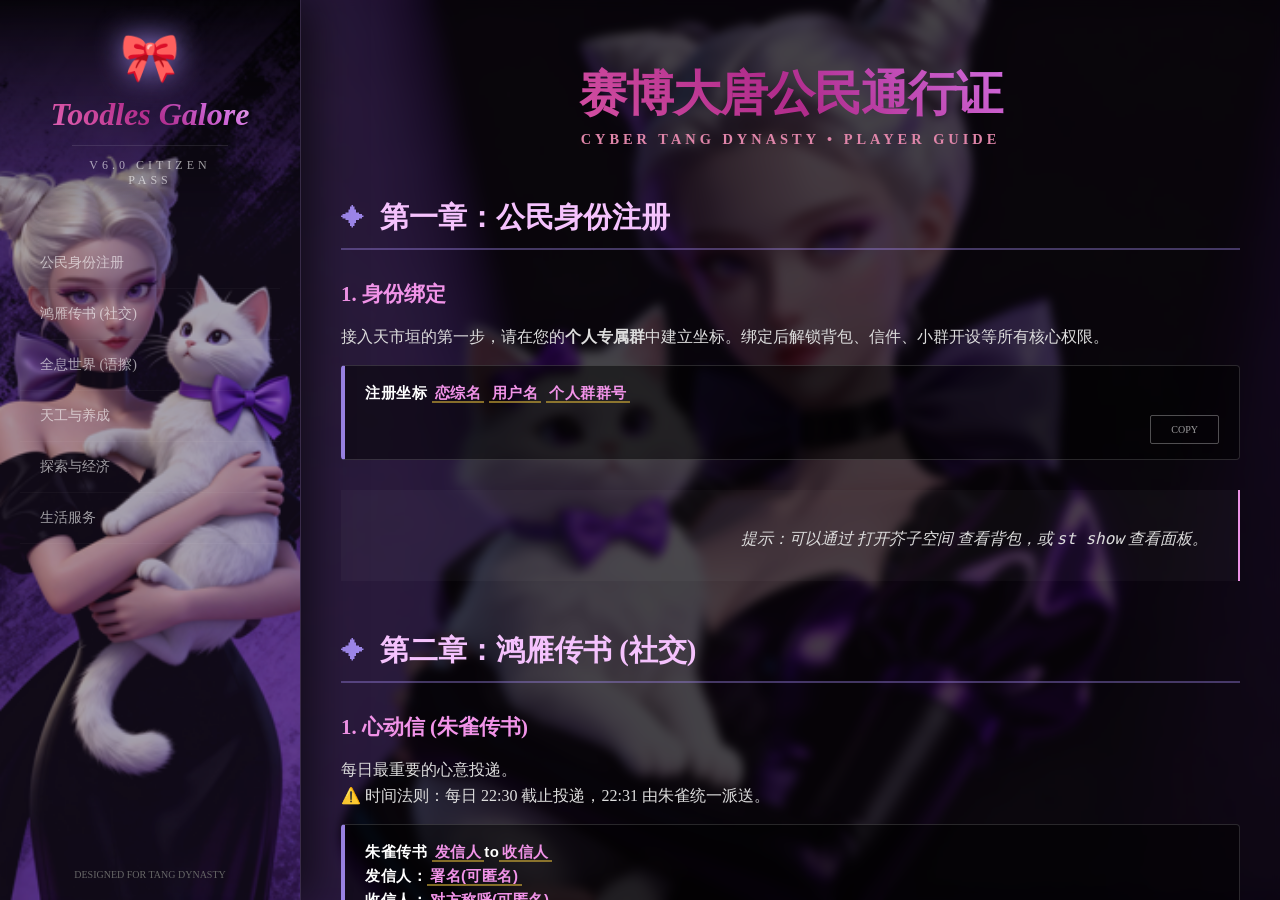
==== index.html @ 09c60e19 "Update index.html" ====
<!DOCTYPE html>
<html lang="zh-CN">
<head>
  <meta charset="UTF-8">
  <title>Toodles Galore | 赛博大唐公民通行证</title>
  <meta name="viewport" content="width=device-width, initial-scale=1.0">
  
<!-- ⚠️ 替换这一行：引入 Cinzel (标题) 和 Playfair Display (正文) -->
<link rel="stylesheet" href="chili.github.io">

<style>
  /* =========================================
     🎨【自定义配置区】
     ========================================= */
  :root {
    /* --- 核心配色：黑金紫 --- */
    --bg-color: #050205;           
    --text-main: #f5c2fd;          
    --text-dim: #df85a9;              
    
    --gold: #f193e8;               /* 皇室金 */
    --purple: #9D86E9;             /* 盖洛紫 */
    --red-alert: #ff4081;          /* 胭脂红 */

    /* 标题流光渐变 */
    --gold-gradient: linear-gradient(45deg, #e674c6, #d34fa2, #b02b8b, #d06adc, #f6d8ee);

    /* --- 👇 请在此处粘贴 Base64 代码 👇 --- */
      
      /* 1. 网页大背景图 (建议找一张暗色、唯美的赛博/星空图) */
      --bg-image-main: url('[data-uri]');
      --bg-image-sidebar: url('[data-uri]');

      /* 3. 自定义鼠标图标 (32x32像素的透明png) */
      /* 如果没有图片，默认会使用系统十字星 */
      --cursor-image: url('[data-uri]'),auto;
    }

    /* =========================================
       ✨ 视觉样式升级
       ========================================= */
    
       body {
      margin: 0;
      background-color: var(--bg-color);
      /* 强制使用衬线体，营造浪漫质感 */
      font-family: 'Playfair Display', 'Noto Serif SC', 'SongTi SC', 'SimSun', serif;
      color: var(--text-main);
      display: flex;
      height: 100vh;
      overflow: hidden;
      background-image: var(--bg-image-main);
      background-size: cover;
      background-position: center;
      /* 全局应用自定义鼠标 */
      cursor: var(--cursor-image) !important;
    }
    
    /* 强制点击元素也显示自定义鼠标 */
    a, button, .nav-item, .menu-toggle, input {
      cursor: var(--cursor-image) !important;
    }

    /* 遮罩层 */
    .overlay {
      position: fixed;
      top: 0; left: 0; width: 100%; height: 100%;
      background: rgba(8, 4, 10, 0.75); 
      z-index: -1;
      backdrop-filter: blur(5px);
    }

    /* 滚动条 */
    ::-webkit-scrollbar { width: 5px; }
    ::-webkit-scrollbar-thumb { background: var(--purple); border-radius: 2px; }
    ::-webkit-scrollbar-track { background: #000; }

    /* --- 侧边栏 --- */
    #sidebar {
      width: 300px;
      position: relative;
      border-right: 1px solid rgba(255, 255, 255, 0.08);
      display: flex;
      flex-direction: column;
      flex-shrink: 0;
      box-shadow: 10px 0 40px rgba(0,0,0,0.6);
      z-index: 10;
    }

    #sidebar::before {
      content: '';
      position: absolute;
      top: 0; left: 0; width: 100%; height: 100%;
      background-image: var(--bg-image-sidebar);
      background-size: cover;
      background-position: center;
      opacity: 0.6; /* 防止图片过亮 */
      z-index: -1;
    }

    .logo {
      padding: 30px 20px; /* 减少留白 */
      text-align: center;
      background: linear-gradient(to bottom, rgba(0,0,0,0.9), transparent);
    }
    
    .logo-icon {
      font-size: 3rem;
      display: block;
      margin-bottom: 10px;
      filter: drop-shadow(0 0 15px var(--purple));
      animation: float 5s ease-in-out infinite;
    }
    .logo h1 {
      font-family: 'Playfair Display', serif;
      font-weight: 700;
      font-style: italic;
      font-size: 2rem;
      background: var(--gold-gradient);
      -webkit-background-clip: text;
      -webkit-text-fill-color: transparent;
      margin: 0;
    }
    .logo small {
      font-family: 'Cinzel', serif;
      color: rgba(255,255,255,0.6);
      font-size: 0.75rem;
      letter-spacing: 4px;
      margin-top: 12px;
      display: block;
      border-top: 1px solid rgba(255,255,255,0.1);
      padding-top: 12px;
      width: 60%;
      margin: 12px auto 0;
    }

    #toc { flex: 1; overflow-y: auto; padding: 20px 20px; }

    .nav-item {
      display: block;
      padding: 16px 20px;
      color: rgba(255,255,255,0.6);
      text-decoration: none;
      font-size: 14px;
      transition: all 0.5s cubic-bezier(0.19, 1, 0.22, 1);
      border-bottom: 1px solid rgba(255,255,255,0.03);
    }
    .nav-item:hover {
      color: #ddacd9;
      padding-left: 30px;
      text-shadow: 0 0 10px var(--gold);
    }
    .nav-item.active {
      color: var(--gold);
      font-weight: bold;
      background: linear-gradient(90deg, rgba(212, 175, 55, 0.1), transparent);
      border-left: 3px solid var(--gold);
      padding-left: 25px;
    }

    /* --- 主内容区 --- */
    /* --- 主内容区 (紧凑版) --- */
    #main {
      flex: 1;
      overflow-y: auto;
      /* 减少页边距：原 60px 100px -> 现 30px 40px */
      padding: 30px 40px; 
      position: relative;
    }

    /* 页面大标题 */
    h1.page-title {
      font-family: 'Playfair Display', serif;
      font-size: 3rem;
      font-weight: 900; /* 加粗 */
      text-align: center;
      margin-bottom: 5px; /* 减少留白 */
      background: var(--gold-gradient);
      -webkit-background-clip: text;
      -webkit-text-fill-color: transparent;
      letter-spacing: -1px;
    }
    .page-subtitle {
      text-align: center;
      font-family: 'Cinzel', serif;
      font-weight: 800; /* 加粗 */
      color: var(--text-dim);
      letter-spacing: 4px;
      font-size: 0.9rem;
      margin-bottom: 40px; /* 大幅减少：原 80px -> 现 40px */
    }

    /* 章节标题 */
    h2 {
      font-size: 1.8rem;
      font-weight: 800; /* 加粗 */
      color: var(--text-main);
      margin-top: 50px; /* 大幅减少：原 100px -> 现 50px */
      margin-bottom: 20px; /* 减少 */
      border-bottom: 2px solid rgba(157, 134, 233, 0.4); /* 线条加粗 */
      padding-bottom: 10px;
      display: flex;
      align-items: center;
    }
    h2::before {
      content: '✦';
      margin-right: 15px;
      color: var(--purple);
      font-size: 1.5rem;
      font-weight: normal;
    }

    h3 {
      font-size: 1.3rem;
      font-weight: 700; /* 加粗 */
      color: var(--gold);
      margin-top: 30px; /* 减少：原 50px -> 现 30px */
      margin-bottom: 15px;
    }

    p {
      line-height: 1.6; /* 减少行高：原 2 -> 现 1.6 */
      color: #ddd; /* 字体颜色调亮一点，更清晰 */
      font-size: 16px;
      font-weight: 500; /* 全局文字加粗 */
      margin-bottom: 10px; /* 减少段落间距 */
    }

    /* --- 指令卡片 (无青色，黑金风) --- */
    .cmd-card {
      background: rgba(0, 0, 0, 0.4);
      border: 1px solid rgba(255,255,255,0.1);
      border-left: 3px solid var(--purple);
      border-radius: 4px;
      padding: 25px;
      margin: 25px 0;
      transition: all 0.3s ease;
      display: flex;
      flex-direction: column;
      gap: 15px;
    }
    /* --- 指令卡片 (紧凑+加粗) --- */
    .cmd-card {
      background: rgba(0, 0, 0, 0.5); /* 加深背景 */
      border: 1px solid rgba(255,255,255,0.15);
      border-left: 4px solid var(--purple); /* 左边框加粗 */
      border-radius: 4px;
      padding: 15px 20px; /* 减少内边距：原 25px -> 现 15px */
      margin: 15px 0; /* 减少外边距 */
      position: relative;
      transition: all 0.3s ease;
      display: flex;
      flex-direction: column;
      gap: 10px;
    }
    
    .cmd-content {
      /* 字体加粗 */
      font-family: 'Microsoft YaHei', sans-serif;
      font-weight: 700; /* 粗体 */
      font-size: 15px;
      color: #fff;
      line-height: 1.6;
      letter-spacing: 0.5px;
    }

    /* 参数高亮 */
    .var {
      color: var(--gold);
      border-bottom: 2px solid rgba(212, 175, 55, 0.6); /* 虚线变实线，更清晰 */
      font-weight: 900; /* 参数特粗 */
      padding: 0 3px;
    }

    .copy-btn {
      align-self: flex-end;
      background: transparent;
      border: 1px solid rgba(255,255,255,0.3);
      color: rgba(255,255,255,0.6);
      font-family: 'Cinzel', serif;
      font-size: 10px;
      padding: 8px 20px;
      border-radius: 2px;
      cursor: pointer;
      transition: all 0.3s;
    }
    .copy-btn:hover {
      border-color: var(--gold);
      color: var(--gold);
      box-shadow: 0 0 10px rgba(212, 175, 55, 0.2);
    }

    blockquote {
      background: rgba(255,255,255,0.03);
      border-left: none;
      border-right: 2px solid var(--gold);
      padding: 20px 30px;
      margin: 30px 0;
      text-align: right;
      font-style: italic;
      color: #fff;
    }

    /* 鼠标拖尾粒子 */
    .cursor-trail {
      position: absolute;
      width: 6px;
      height: 6px;
      background: var(--gold);
      border-radius: 50%;
      pointer-events: none;
      opacity: 0.8;
      z-index: 9999;
      box-shadow: 0 0 10px var(--gold);
      transition: transform 0.1s;
    }

    @keyframes float {
      0% { transform: translateY(0px); }
      50% { transform: translateY(-10px); }
      100% { transform: translateY(0px); }
    }

    @media (max-width: 768px) {
      #sidebar { position: fixed; left: -300px; height: 100%; transition: left 0.3s; }
      #sidebar.open { left: 0; }
      #main { padding: 30px 20px; }
      h1.page-title { font-size: 2.2rem; }
      .menu-toggle { display: block; position: fixed; top: 20px; right: 20px; z-index: 100; font-size: 24px; color: var(--gold); background: rgba(0,0,0,0.8); padding: 5px 10px; border-radius: 4px; cursor: pointer; }
    }
    .menu-toggle { display: none; }
  </style>

</head>

<body>
  <div class="overlay"></div> <!-- 背景遮罩 -->
  
  <div class="menu-toggle" onclick="toggleSidebar()">☰</div>

  <div id="sidebar">
    <div class="logo">
      <span class="logo-icon">🎀</span>
      <h1>Toodles Galore</h1>
      <small>V6.0 CITIZEN PASS</small>
    </div>
    <div id="toc"></div>
    <div style="margin-top: auto; padding: 20px; text-align:center; font-family:'Cinzel'; font-size:10px; color:#666;">
      DESIGNED FOR TANG DYNASTY
    </div>
  </div>

  <div id="main">
    <h1 class="page-title">赛博大唐公民通行证</h1>
    <div class="page-subtitle">CYBER TANG DYNASTY • PLAYER GUIDE</div>

    <!-- 1. 公民身份 -->
    <h2 id="sec-identity">第一章：公民身份注册</h2>
    
    <h3>1. 身份绑定</h3>
    <p>接入天市垣的第一步，请在您的<strong>个人专属群</strong>中建立坐标。绑定后解锁背包、信件、小群开设等所有核心权限。</p>
    
    <div class="cmd-card">
      <div class="cmd-content">
        注册坐标 <span class="var">恋综名</span> <span class="var">用户名</span> <span class="var">个人群群号</span>
      </div>
      <button class="copy-btn" onclick="copyCmd(this)">COPY</button>
    </div>
    
    <blockquote>
      <p>提示：可以通过 <code>打开芥子空间</code> 查看背包，或 <code>st show</code> 查看面板。</p>
    </blockquote>

    <!-- 2. 鸿雁传书 -->
    <h2 id="sec-letters">第二章：鸿雁传书 (社交)</h2>

    <h3>1. 心动信 (朱雀传书)</h3>
    <p>每日最重要的心意投递。<br>
    <span class="warning">⚠️ 时间法则：每日 22:30 截止投递，22:31 由朱雀统一派送。</span></p>

    <div class="cmd-card">
      <div class="cmd-content">
        朱雀传书 <span class="var">发信人</span>to<span class="var">收信人</span><br>
        发信人：<span class="var">署名(可匿名)</span><br>
        收信人：<span class="var">对方称呼(可匿名)</span><br>
        传递媒介：<span class="var">物品描述</span><br>
        内容：<span class="var">正文(支持图片)</span>
      </div>
      <button class="copy-btn" onclick="copyCmd(this)">COPY</button>
    </div>

    <h3>2. 小纸条 (长安速递)</h3>
    <p>即时送达。可带图片，需保证在一个气泡内发送。</p>
    <div class="cmd-card">
      <div class="cmd-content">
        长安速递 <span class="var">发信人(可略)</span>to<span class="var">收信人</span> <span class="var">内容</span>
      </div>
      <button class="copy-btn" onclick="copyCmd(this)">COPY</button>
    </div>

    <h3>3. 礼物与道具 (小马物流)</h3>
    <p>道具和信用点转送与芥子空间直接关联。</p>
    
    <div class="cmd-card">
      <div class="cmd-content">
        小马物流 <span class="var">发信人</span>to<span class="var">收信人</span> 礼物 <span class="var">描述</span>
      </div>
      <button class="copy-btn" onclick="copyCmd(this)">COPY</button>
    </div>
    
    <div class="cmd-card">
      <div class="cmd-content">
        小马物流 <span class="var">发信人</span>to<span class="var">收信人</span> 道具 <span class="var">道具全名</span> <span class="var">数量</span>
      </div>
      <button class="copy-btn" onclick="copyCmd(this)">COPY</button>
    </div>
    
    <div class="cmd-card">
      <div class="cmd-content">
        小马物流 <span class="var">发信人</span>to<span class="var">收信人</span> 信用点 <span class="var">数量</span>
      </div>
      <button class="copy-btn" onclick="copyCmd(this)">COPY</button>
    </div>

    <!-- 3. 全息世界 -->
    <h2 id="sec-hologram">第三章：全息世界 (语擦)</h2>

    <h3>1. 启动全息舱 (开群)</h3>
    <p>类型说明：<br>
    • <strong>小群 / 心愿</strong>：戏后结算信用点。<br>
    • <strong>电话 / 微信 / 其他</strong>：不结算奖励。</p>
    
    <div class="cmd-card">
      <div class="cmd-content">
        登入全息舱 <span class="var">类型</span> <span class="var">AxB</span> <span class="var">时间段</span> <span class="var">地点</span>
      </div>
      <button class="copy-btn" onclick="copyCmd(this)">COPY</button>
    </div>

    <blockquote>
      <p class="warning">⚠️ 严正警告：</p>
      <ul style="margin: 5px 0 0 0; font-size: 0.9em;">
        <li>仅能开启当日小群。</li>
        <li>时间为24小时制，冒号为英文冒号。</li>
        <li><span style="color:#fff">24:00</span> 为临界值，请务必用 <span style="color:#fff">23:59</span> 代替！</li>
        <li>收到邀请后，请引用消息回复“<strong>同意</strong>”以获取二维码。</li>
        <li>入群后所有发言自动录入复盘，<strong>禁止随意下皮发言！</strong></li>
        <li>特殊情况请用 <code>p</code> 前缀，如：<code>p老师我来开戏！</code></li>
      </ul>
    </blockquote>

    <h3>2. 登出与结算</h3>
    <p>系统自动结算信用点并重置。</p>
    <div class="cmd-card">
      <div class="cmd-content">离开全息舱</div>
      <button class="copy-btn" onclick="copyCmd(this)">COPY</button>
    </div>

    <h3>3. 心愿榜</h3>
    <div class="cmd-card">
      <div class="cmd-content">
        递交心愿 <span class="var"><span class="var">时间(xx:xx-xx:xx)</span> <span class="var">地点</span> <span class="var">心愿内容</span>
      </div>
      <button class="copy-btn" onclick="copyCmd(this)">COPY</button>
    </div>
    <div class="cmd-card">
      <div class="cmd-content">
        摘取心愿 <span class="var"> <span class="var">编号</span>
      </div>
      <button class="copy-btn" onclick="copyCmd(this)">COPY</button>
    </div>
    <div class="cmd-card">
      <div class="cmd-content">查看心愿</div>
      <button class="copy-btn" onclick="copyCmd(this)">COPY</button>
    </div>

    <h3>4. 星轨查询 (时间线)</h3>
    <div class="cmd-card">
      <div class="cmd-content">查看时间线</div>
      <button class="copy-btn" onclick="copyCmd(this)">COPY</button>
    </div>
    <div class="cmd-card">
      <div class="cmd-content">
        查看时间线 <span class="var">Dn</span>
      </div>
      <button class="copy-btn" onclick="copyCmd(this)">COPY</button>
    </div>

    <!-- 4. 天工养成 -->
    <h2 id="sec-craft">第四章：天工与养成</h2>

    <h3>1. 天工熔铸 (合成/分解)</h3>
    <div class="cmd-card">
      <div class="cmd-content">
        天工熔铸 <span class="var">道具名</span>
      </div>
      <button class="copy-btn" onclick="copyCmd(this)">COPY</button>
    </div>
    <div class="cmd-card">
      <div class="cmd-content">
        天工解构 <span class="var">道具名</span>
      </div>
      <button class="copy-btn" onclick="copyCmd(this)">COPY</button>
    </div>
    <div class="cmd-card">
      <div class="cmd-content">
        查看图纸 <span class="var">道具名</span>
      </div>
      <button class="copy-btn" onclick="copyCmd(this)">COPY</button>
    </div>

    <h3>2. 修行进阶</h3>
    <p>查询等级、头衔及升级条件。</p>
    <div class="cmd-card">
      <div class="cmd-content">查看养成</div>
      <button class="copy-btn" onclick="copyCmd(this)">COPY</button>
    </div>

    <!-- 5. 探索经济 -->
    <h2 id="sec-explore">第五章：探索与经济</h2>

    <h3>1. 天垣市集</h3>
    <div class="cmd-card">
      <div class="cmd-content">逛逛市集</div>
      <button class="copy-btn" onclick="copyCmd(this)">COPY</button>
    </div>
    <div class="cmd-card">
      <div class="cmd-content">
        购买市集商品 <span class="var">商品名</span> <span class="var">数量</span>
      </div>
      <button class="copy-btn" onclick="copyCmd(this)">COPY</button>
    </div>

    <h3>2. 星图踩点</h3>
    <div class="cmd-card">
      <div class="cmd-content">
        踩点坐标 <span class="var">地点名</span>
      </div>
      <button class="copy-btn" onclick="copyCmd(this)">COPY</button>
    </div>
    <div class="cmd-card">
      <div class="cmd-content">
        使用道具 <span class="var">道具名</span> <span class="var">数量</span>
      </div>
      <button class="copy-btn" onclick="copyCmd(this)">COPY</button>
    </div>
    <div class="cmd-card">
      <div class="cmd-content">
        丢弃道具 <span class="var">道具名</span> <span class="var">数量</span>
      </div>
      <button class="copy-btn" onclick="copyCmd(this)">COPY</button>
    </div>

    <h3>3. 抽签</h3>
    <div class="cmd-card">
      <div class="cmd-content">
        抽取签筒 <span class="var">签名</span>
      </div>
      <button class="copy-btn" onclick="copyCmd(this)">COPY</button>
    </div>
    <div class="cmd-card">
      <div class="cmd-content">查看签筒</div>
      <button class="copy-btn" onclick="copyCmd(this)">COPY</button>
    </div>

    <!-- 6. 服务娱乐 -->
    <h2 id="sec-service">第六章：生活服务</h2>

    <h3>1. 盖洛点歌</h3>
    <div class="cmd-card">
      <div class="cmd-content">
        盖洛点歌 <span class="var">恋综名</span><br>
        点歌人：<span class="var">名(可匿名)</span><br>
        献给：<span class="var">名(可匿名)</span><br>
        歌名：<span class="var">名</span><br>
        节选歌词：<span class="var">内容(可图)</span>
      </div>
      <button class="copy-btn" onclick="copyCmd(this)">COPY</button>
    </div>

    <h3>2. 贴心提醒</h3>
    <p>时间格式支持：支持 "每天"、"今晚21:00"、"明晚22:00"、"周五14:00"、"08月05日22:00" 等模糊描述会自动计算出准确的触发时间。</p>
    <div class="cmd-card">
      <div class="cmd-content">
        盖洛提醒 <span class="var">时间</span> <span class="var">内容</span> @<span class="var">某人</span>
      </div>
      <button class="copy-btn" onclick="copyCmd(this)">COPY</button>
    </div>
    <div class="cmd-card">
      <div class="cmd-content">查询提醒</div>
      <button class="copy-btn" onclick="copyCmd(this)">COPY</button>
    </div>
    <div class="cmd-card">
      <div class="cmd-content">
        取消提醒 <span class="var">时间</span> <span class="var">内容</span>
      </div>
      <button class="copy-btn" onclick="copyCmd(this)">COPY</button>
    </div>

    <!-- 底部 -->
    <div style="text-align:center; margin-top:80px; color:#666; font-family:'Cinzel'; opacity:0.6;">
      <p>“愿长安的月光永远照耀您的归途”<br>—— 🐾 图多盖洛</p>
    </div>

  </div>

  <script>
    // 自动生成侧边栏导航
    const tocDiv = document.getElementById('toc');
    const headers = document.querySelectorAll('h2');
    
    headers.forEach((header) => {
      const link = document.createElement('a');
      link.className = 'nav-item';
      link.innerText = header.innerText.split('：')[1]; // 只取冒号后面的文字简洁显示
      link.onclick = (e) => {
        e.preventDefault();
        document.querySelectorAll('.nav-item').forEach(el => el.classList.remove('active'));
        link.classList.add('active');
        header.scrollIntoView({ behavior: 'smooth' });
        if(window.innerWidth < 768) toggleSidebar();
      };
      tocDiv.appendChild(link);
    });

    // 侧边栏切换
    function toggleSidebar() {
      document.getElementById('sidebar').classList.toggle('open');
    }

    // 复制功能
    function copyCmd(btn) {
      const contentDiv = btn.previousElementSibling;
      const text = contentDiv.innerText;
      
      navigator.clipboard.writeText(text).then(() => {
        const originalText = btn.innerText;
        btn.innerText = 'COPIED';
        btn.style.background = 'var(--gold)';
        btn.style.color = '#000';
        
        setTimeout(() => {
          btn.innerText = originalText;
          btn.style.background = 'transparent';
          btn.style.color = 'var(--gold)';
        }, 2000);
      });
    }

  // ✨ 鼠标拖尾特效：金色星尘 ✨
    // 请将此段代码插入到 <script> 标签内
    document.addEventListener('mousemove', function(e) {
      // 创建粒子
      const trail = document.createElement('div');
      trail.className = 'cursor-trail';
      trail.style.left = e.pageX + 'px';
      trail.style.top = e.pageY + 'px';
      
      // 添加到页面
      document.body.appendChild(trail);

      // 动画效果：缩小并消失
      setTimeout(() => {
        trail.style.transform = 'scale(0)';
        trail.style.opacity = '0';
      }, 50);

      // 清理 DOM 元素
      setTimeout(() => {
        trail.remove();
      }, 150);
    });
  </script>
</body>
</html>
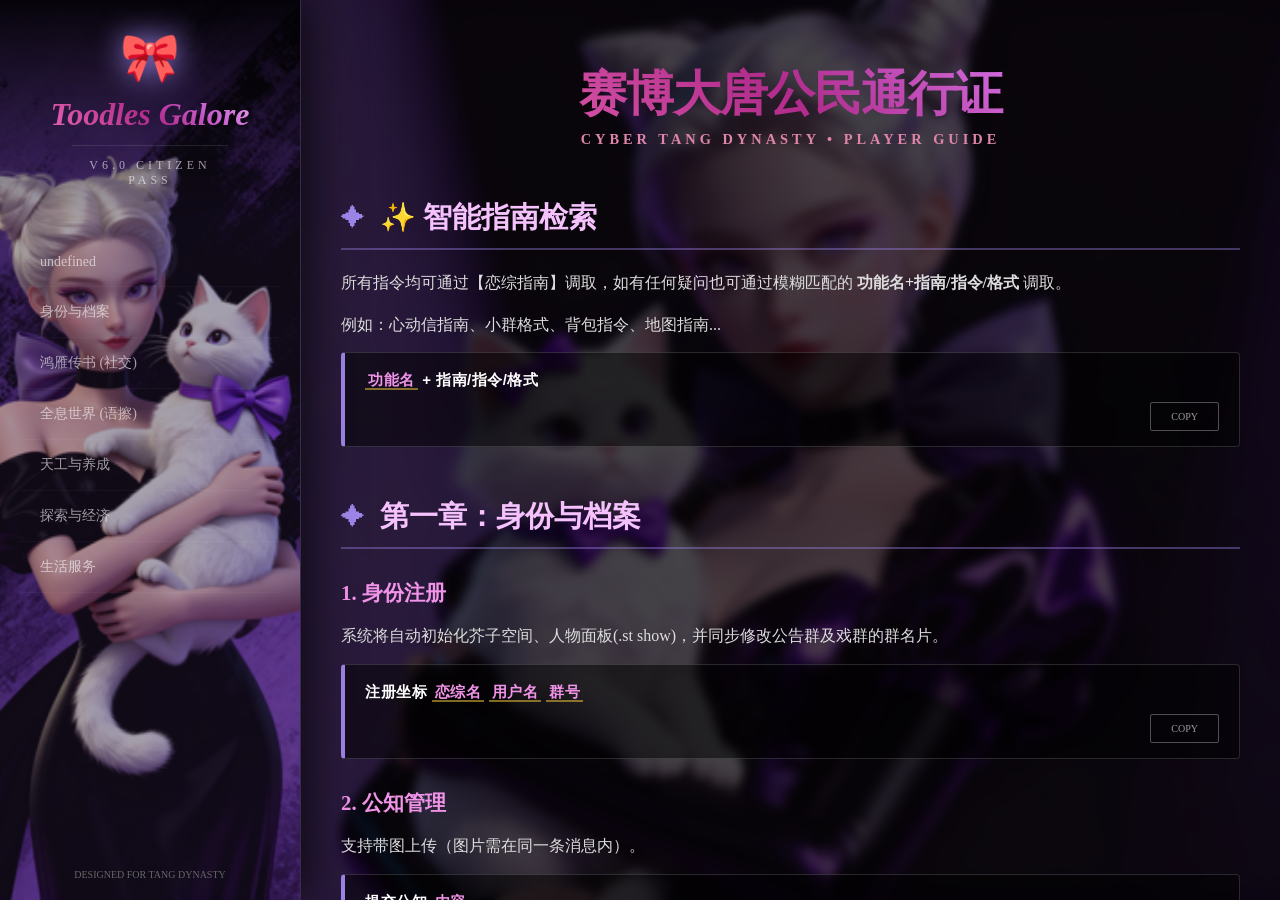
==== commit b04e4960: "Update index.html" ====
--- a/index.html
+++ b/index.html
@@ -60,7 +60,23 @@
     a, button, .nav-item, .menu-toggle, input {
       cursor: var(--cursor-image) !important;
     }
-
+    /* 统一的注释/说明文字样式 */
+    .desc-text {
+      font-size: 0.78rem;           /* 调小字号 */
+      color: var(--text-dim);      /* 使用你现有的淡粉/紫色 */
+      opacity: 0.75;               /* 降低透明度，使其视觉上更“轻” */
+      margin: 5px 0 10px 2px;      /* 统一间距 */
+      line-height: 1.6;            /* 增加行高，防止小字挤成一团 */
+      display: block;
+    }
+
+    /* 针对 blockquote 内部列表的微调 */
+    blockquote ul {
+      margin: 8px 0 0 15px;        /* 让列表稍微缩进，更有层次感 */
+      padding: 0;
+    }
+
+    
     /* 遮罩层 */
     .overlay {
       position: fixed;
@@ -354,23 +370,88 @@
     <h1 class="page-title">赛博大唐公民通行证</h1>
     <div class="page-subtitle">CYBER TANG DYNASTY • PLAYER GUIDE</div>
 
-    <!-- 1. 公民身份 -->
-    <h2 id="sec-identity">第一章：公民身份注册</h2>
-    
-    <h3>1. 身份绑定</h3>
-    <p>接入天市垣的第一步，请在您的<strong>个人专属群</strong>中建立坐标。绑定后解锁背包、信件、小群开设等所有核心权限。</p>
-    
-    <div class="cmd-card">
-      <div class="cmd-content">
-        注册坐标 <span class="var">恋综名</span> <span class="var">用户名</span> <span class="var">个人群群号</span>
-      </div>
-      <button class="copy-btn" onclick="copyCmd(this)">COPY</button>
-    </div>
-    
-    <blockquote>
-      <p>提示：可以通过 <code>打开芥子空间</code> 查看背包，或 <code>st show</code> 查看面板。</p>
-    </blockquote>
-
+    <section id="guide-help">
+      <h2>✨ 智能指南检索</h2>
+      
+      <p>
+        所有指令均可通过【恋综指南】调取，如有任何疑问也可通过模糊匹配的 <strong>功能名+指南/指令/格式</strong> 调取。
+      </p>
+      <p>
+        例如：心动信指南、小群格式、背包指令、地图指南...
+      </p>
+
+      <div class="cmd-card">
+        <div class="cmd-content">
+          <span class="var">功能名</span> + 指南/指令/格式
+        </div>
+        <button class="copy-btn" onclick="copyCmd(this)">COPY</button>
+      </div>
+      
+    </section>
+
+    <section id="identity">
+      <h2>第一章：身份与档案</h2>
+      
+      <h3>1. 身份注册 </h3>
+      <p>
+        系统将自动初始化芥子空间、人物面板(.st show)，并同步修改公告群及戏群的群名片。
+      </p>
+      <div class="cmd-card">
+        <div class="cmd-content">
+          注册坐标 <span class="var">恋综名</span> <span class="var">用户名</span> <span class="var">群号</span>
+        </div>
+        <button class="copy-btn" onclick="copyCmd(this)">COPY</button>
+      </div>
+
+      <h3>2. 公知管理</h3>
+      <p>
+        支持带图上传（图片需在同一条消息内）。
+      </p>
+      <div class="cmd-card">
+        <div class="cmd-content">
+          提交公知 <span class="var">内容</span>
+        </div>
+        <button class="copy-btn" onclick="copyCmd(this)">COPY</button>
+      </div>
+
+      <h3>3. 关系线</h3>
+      <div class="cmd-card">
+        <div class="cmd-content">
+          关系线 <span class="var">A</span>to<span class="var">B</span> <span class="var">关系内容</span>
+        </div>
+        <button class="copy-btn" onclick="copyCmd(this)">COPY</button>
+      </div>
+      <div class="cmd-card">
+        <div class="cmd-content">
+          确认关系线 <span class="var">A</span>to<span class="var">B</span> <span class="var">最终内容</span>
+        </div>
+        <button class="copy-btn" onclick="copyCmd(this)">COPY</button>
+      </div>
+      <p style="font-size: 0.9em; color: #ccc; background: rgba(255,255,255,0.05); padding: 10px; border-radius: 4px; margin-top: 10px; border-left: 3px solid var(--gold);">
+        说明：发送关系线后可进行3v3回合的协商聊天。⚠️请注意最终版本需由任意一方发送【确认关系线】指令才生效，系统仅收录已确认关系线。
+      </p>
+
+      <h3>4. 信息查询 (聚合)</h3>
+      <div class="cmd-card">
+        <div class="cmd-content">
+          查看信息 <span class="var">人物名</span>
+        </div>
+        <button class="copy-btn" onclick="copyCmd(this)">COPY</button>
+      </div>
+      <p style="font-size: 0.9em; color: var(--gold); margin-top: 5px; margin-bottom: 15px;">
+        ✨ 使用此指令，系统将一次性为您整理出该人物的公知、你们之间的关系线、以及所有相关的小群状态！
+      </p>
+      
+      <div class="cmd-card">
+        <div class="cmd-content">查看信息 公知</div>
+        <button class="copy-btn" onclick="copyCmd(this)">COPY</button>
+      </div>
+      <div class="cmd-card">
+        <div class="cmd-content">查看信息 关系线</div>
+        <button class="copy-btn" onclick="copyCmd(this)">COPY</button>
+      </div>
+    </section>
+    
     <!-- 2. 鸿雁传书 -->
     <h2 id="sec-letters">第二章：鸿雁传书 (社交)</h2>
 
@@ -383,11 +464,28 @@
         朱雀传书 <span class="var">发信人</span>to<span class="var">收信人</span><br>
         发信人：<span class="var">署名(可匿名)</span><br>
         收信人：<span class="var">对方称呼(可匿名)</span><br>
-        传递媒介：<span class="var">物品描述</span><br>
+        传递方式：<span class="var">物品描述</span><br>
         内容：<span class="var">正文(支持图片)</span>
       </div>
       <button class="copy-btn" onclick="copyCmd(this)">COPY</button>
     </div>
+
+    <section id="letter">
+      <h3>2. 查看与修改</h3>
+      <p>可查看今日已发内容及数量，支持提前调整。</p>
+      
+      <div class="cmd-card">
+        <div class="cmd-content">查看心动信</div>
+        <button class="copy-btn" onclick="copyCmd(this)">COPY</button>
+      </div>
+      
+      <div class="cmd-card">
+        <div class="cmd-content">
+          撤回心动信 <span class="var">收信人</span>
+        </div>
+        <button class="copy-btn" onclick="copyCmd(this)">COPY</button>
+      </div>
+    </section>
 
     <h3>2. 小纸条 (长安速递)</h3>
     <p>即时送达。可带图片，需保证在一个气泡内发送。</p>
@@ -450,7 +548,7 @@
     </blockquote>
 
     <h3>2. 登出与结算</h3>
-    <p>系统自动结算信用点并重置。</p>
+    <p>系统自动结算信用点，自动备份所有戏录并重置。</p>
     <div class="cmd-card">
       <div class="cmd-content">离开全息舱</div>
       <button class="copy-btn" onclick="copyCmd(this)">COPY</button>
@@ -474,7 +572,7 @@
       <button class="copy-btn" onclick="copyCmd(this)">COPY</button>
     </div>
 
-    <h3>4. 星轨查询 (时间线)</h3>
+    <h3>4. 时间线</h3>
     <div class="cmd-card">
       <div class="cmd-content">查看时间线</div>
       <button class="copy-btn" onclick="copyCmd(this)">COPY</button>
@@ -485,6 +583,33 @@
       </div>
       <button class="copy-btn" onclick="copyCmd(this)">COPY</button>
     </div>
+
+    <section id="hologram">
+      <blockquote>
+        <ul class="legend-list">
+        <ul style="margin: 5px 0 0 0; font-size: 0.9em;">
+          <li>✅ 已完结小群</li>
+          <li>☑️ 无需回戏 </span></li>
+          <li>🔘 <strong style="color: #fff;">等你回戏</strong></span></li>
+          <li>🔴 <strong style="color: var(--red-alert);">超时未回</strong> <span style="color: #666;">(>24h)</span></li>
+          <li>
+            *注：以“p”开头的请假/闲聊消息不计入统计，不会打断状态。
+          </li>
+        </ul>
+    
+    </section>
+
+    <section id="undo">
+      <h3>5. 撤回</h3>
+      <p class="section-desc">引用撤回或骰子撤回均会删除自动备份的戏录，不计入复盘。</p>
+      
+      <div class="cmd-card">
+        <div class="cmd-content">
+          <span class="var-desc">引用需要撤回的消息</span> 撤回
+        </div>
+        <button class="copy-btn" onclick="copyCmd(this)">COPY</button>
+      </div>
+    </section>
 
     <!-- 4. 天工养成 -->
     <h2 id="sec-craft">第四章：天工与养成</h2>
@@ -509,17 +634,33 @@
       <button class="copy-btn" onclick="copyCmd(this)">COPY</button>
     </div>
 
-    <h3>2. 修行进阶</h3>
-    <p>查询等级、头衔及升级条件。</p>
-    <div class="cmd-card">
-      <div class="cmd-content">查看养成</div>
-      <button class="copy-btn" onclick="copyCmd(this)">COPY</button>
-    </div>
 
     <!-- 5. 探索经济 -->
     <h2 id="sec-explore">第五章：探索与经济</h2>
 
-    <h3>1. 天垣市集</h3>
+    <h3>1. 背包管理 (自动激活)</h3>
+    <div class="cmd-card">
+      <div class="cmd-content">打开芥子空间</div>
+      <button class="copy-btn" onclick="copyCmd(this)">COPY</button>
+    </div>
+    <div class="cmd-card">
+      <div class="cmd-content">打开芥子空间 详细版</div>
+      <button class="copy-btn" onclick="copyCmd(this)">COPY</button>
+    </div>
+    <div class="cmd-card">
+      <div class="cmd-content">
+        使用道具 <span class="var">道具名</span> <span class="var">数量</span>
+      </div>
+      <button class="copy-btn" onclick="copyCmd(this)">COPY</button>
+    </div>
+    <div class="cmd-card">
+      <div class="cmd-content">
+        丢弃线索 <span class="var">线索名</span> <span class="var">数量</span>
+      </div>
+      <button class="copy-btn" onclick="copyCmd(this)">COPY</button>
+    </div>
+
+    <h3>2. 天垣市集</h3>
     <div class="cmd-card">
       <div class="cmd-content">逛逛市集</div>
       <button class="copy-btn" onclick="copyCmd(this)">COPY</button>
@@ -531,27 +672,15 @@
       <button class="copy-btn" onclick="copyCmd(this)">COPY</button>
     </div>
 
-    <h3>2. 星图踩点</h3>
+    <h3>3. 星图踩点</h3>
     <div class="cmd-card">
       <div class="cmd-content">
         踩点坐标 <span class="var">地点名</span>
       </div>
       <button class="copy-btn" onclick="copyCmd(this)">COPY</button>
     </div>
-    <div class="cmd-card">
-      <div class="cmd-content">
-        使用道具 <span class="var">道具名</span> <span class="var">数量</span>
-      </div>
-      <button class="copy-btn" onclick="copyCmd(this)">COPY</button>
-    </div>
-    <div class="cmd-card">
-      <div class="cmd-content">
-        丢弃道具 <span class="var">道具名</span> <span class="var">数量</span>
-      </div>
-      <button class="copy-btn" onclick="copyCmd(this)">COPY</button>
-    </div>
-
-    <h3>3. 抽签</h3>
+
+    <h3>4. 抽签</h3>
     <div class="cmd-card">
       <div class="cmd-content">
         抽取签筒 <span class="var">签名</span>
@@ -675,3 +804,4 @@
 </html>
 
 
+
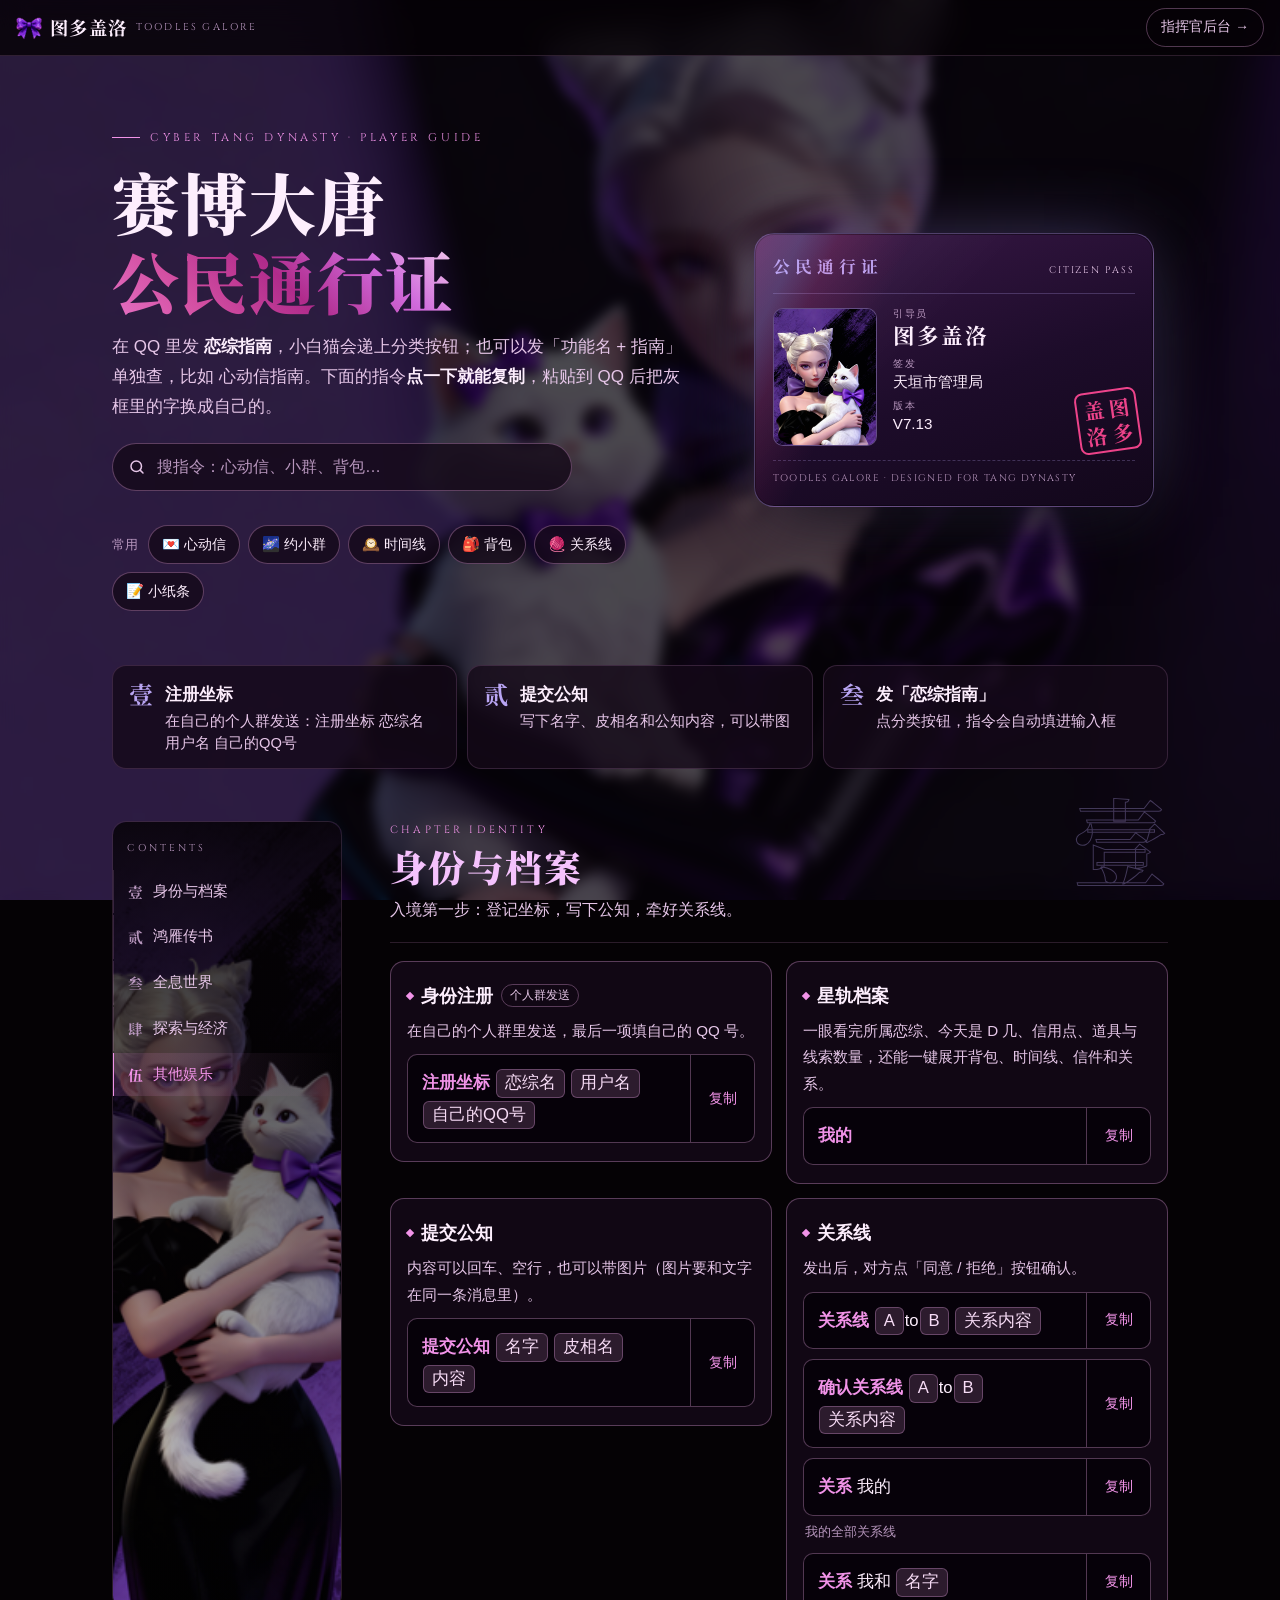
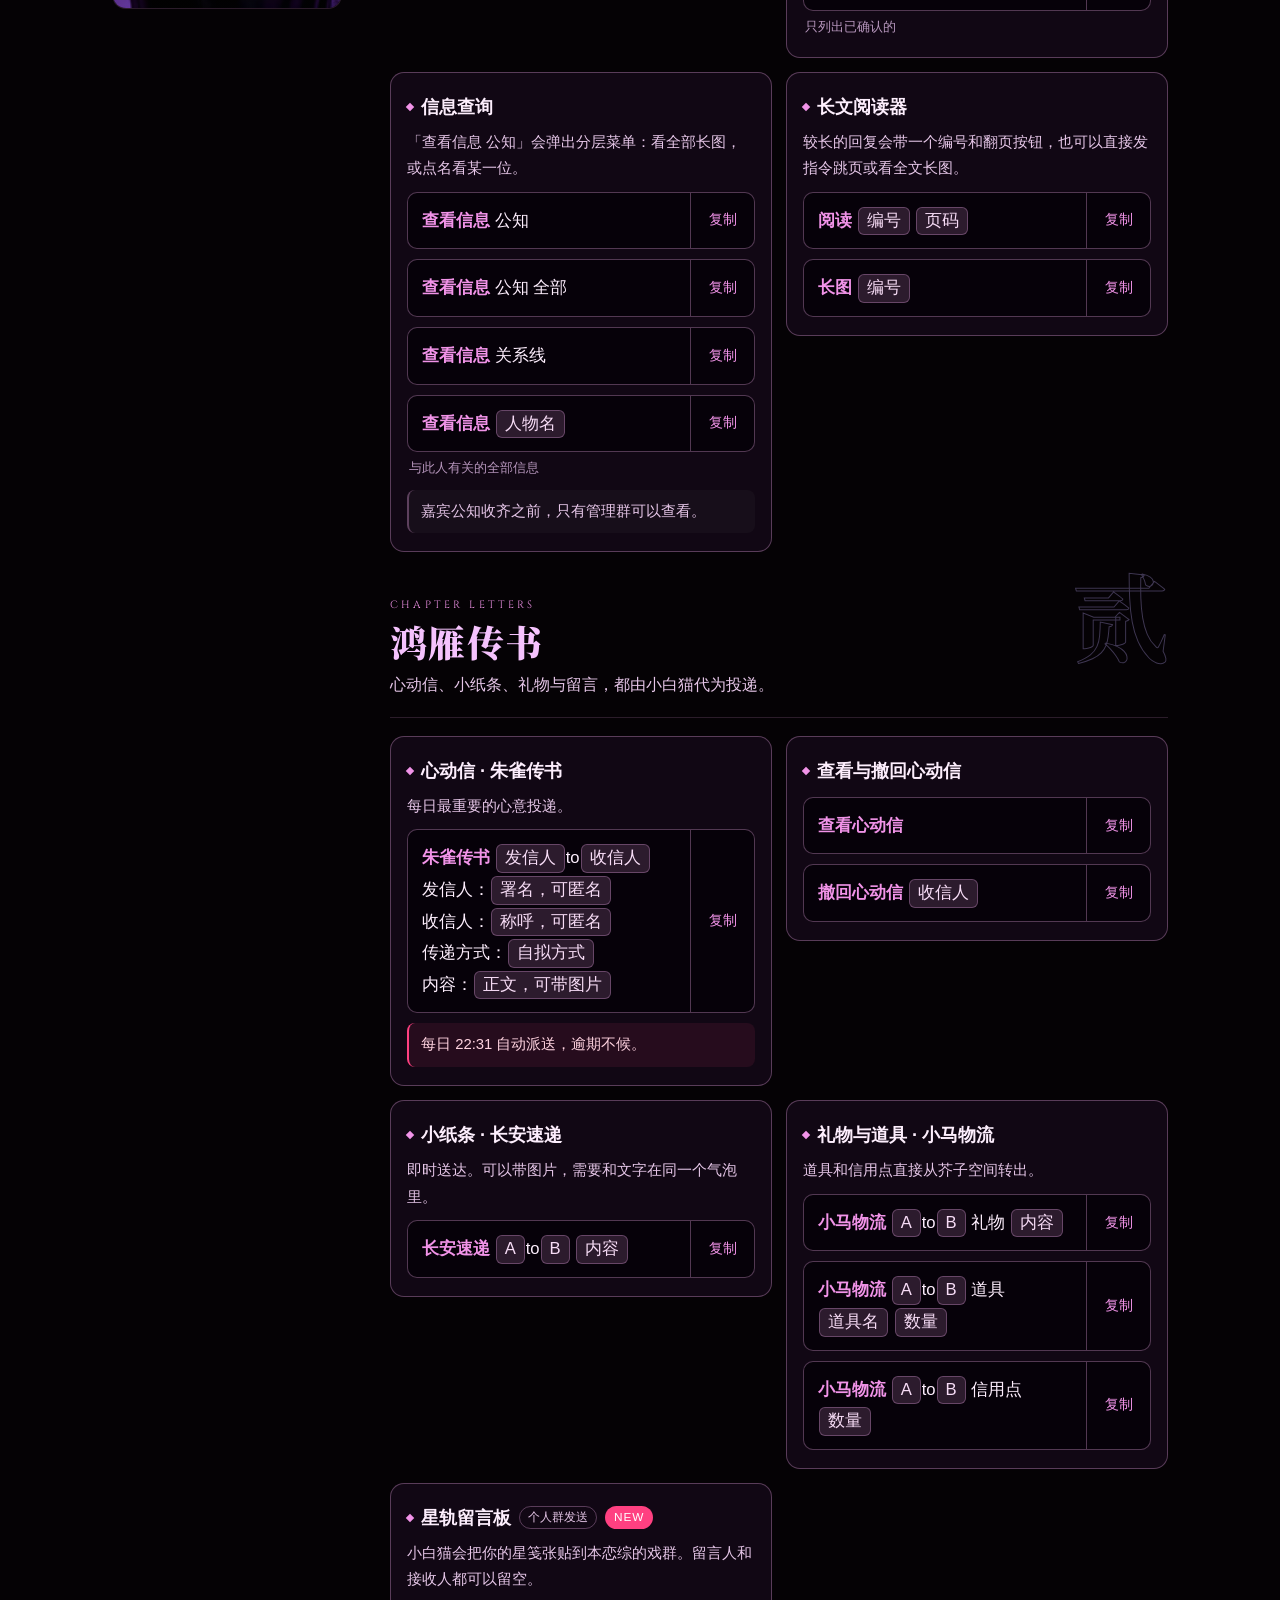
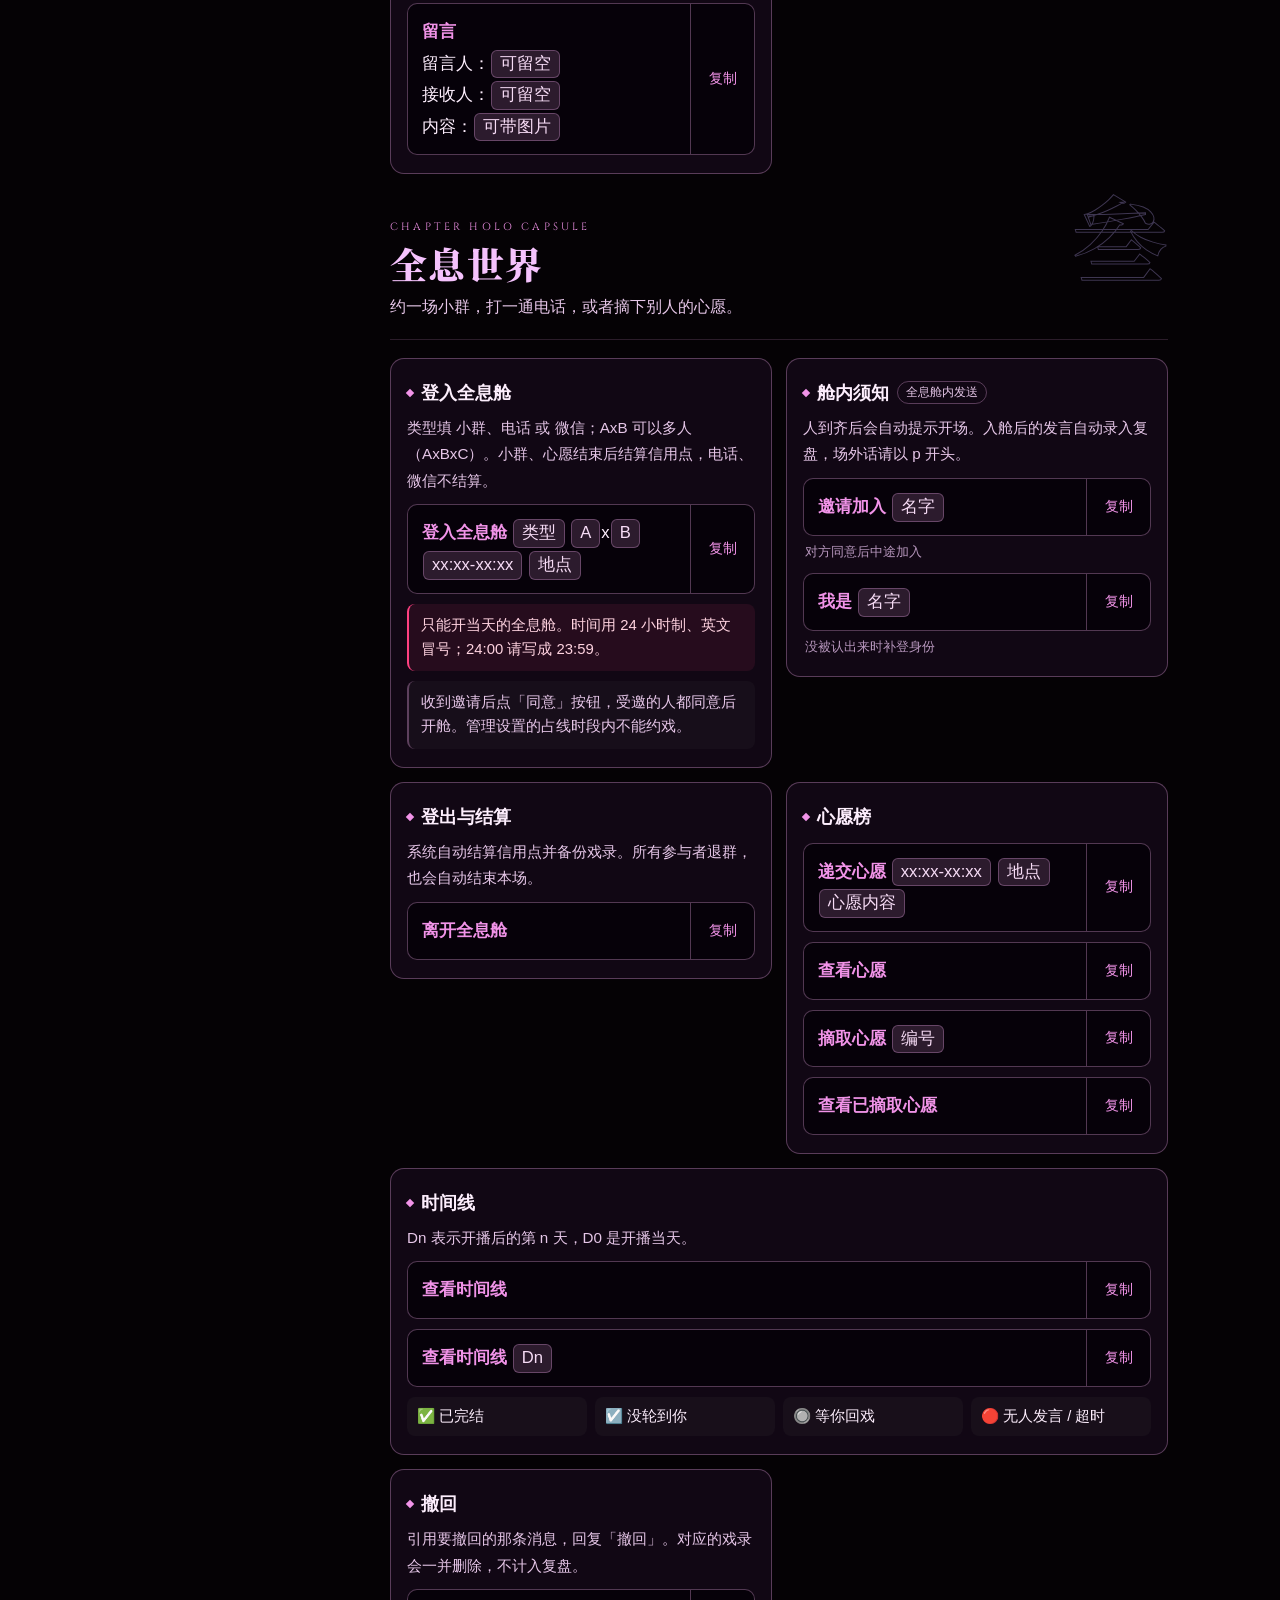
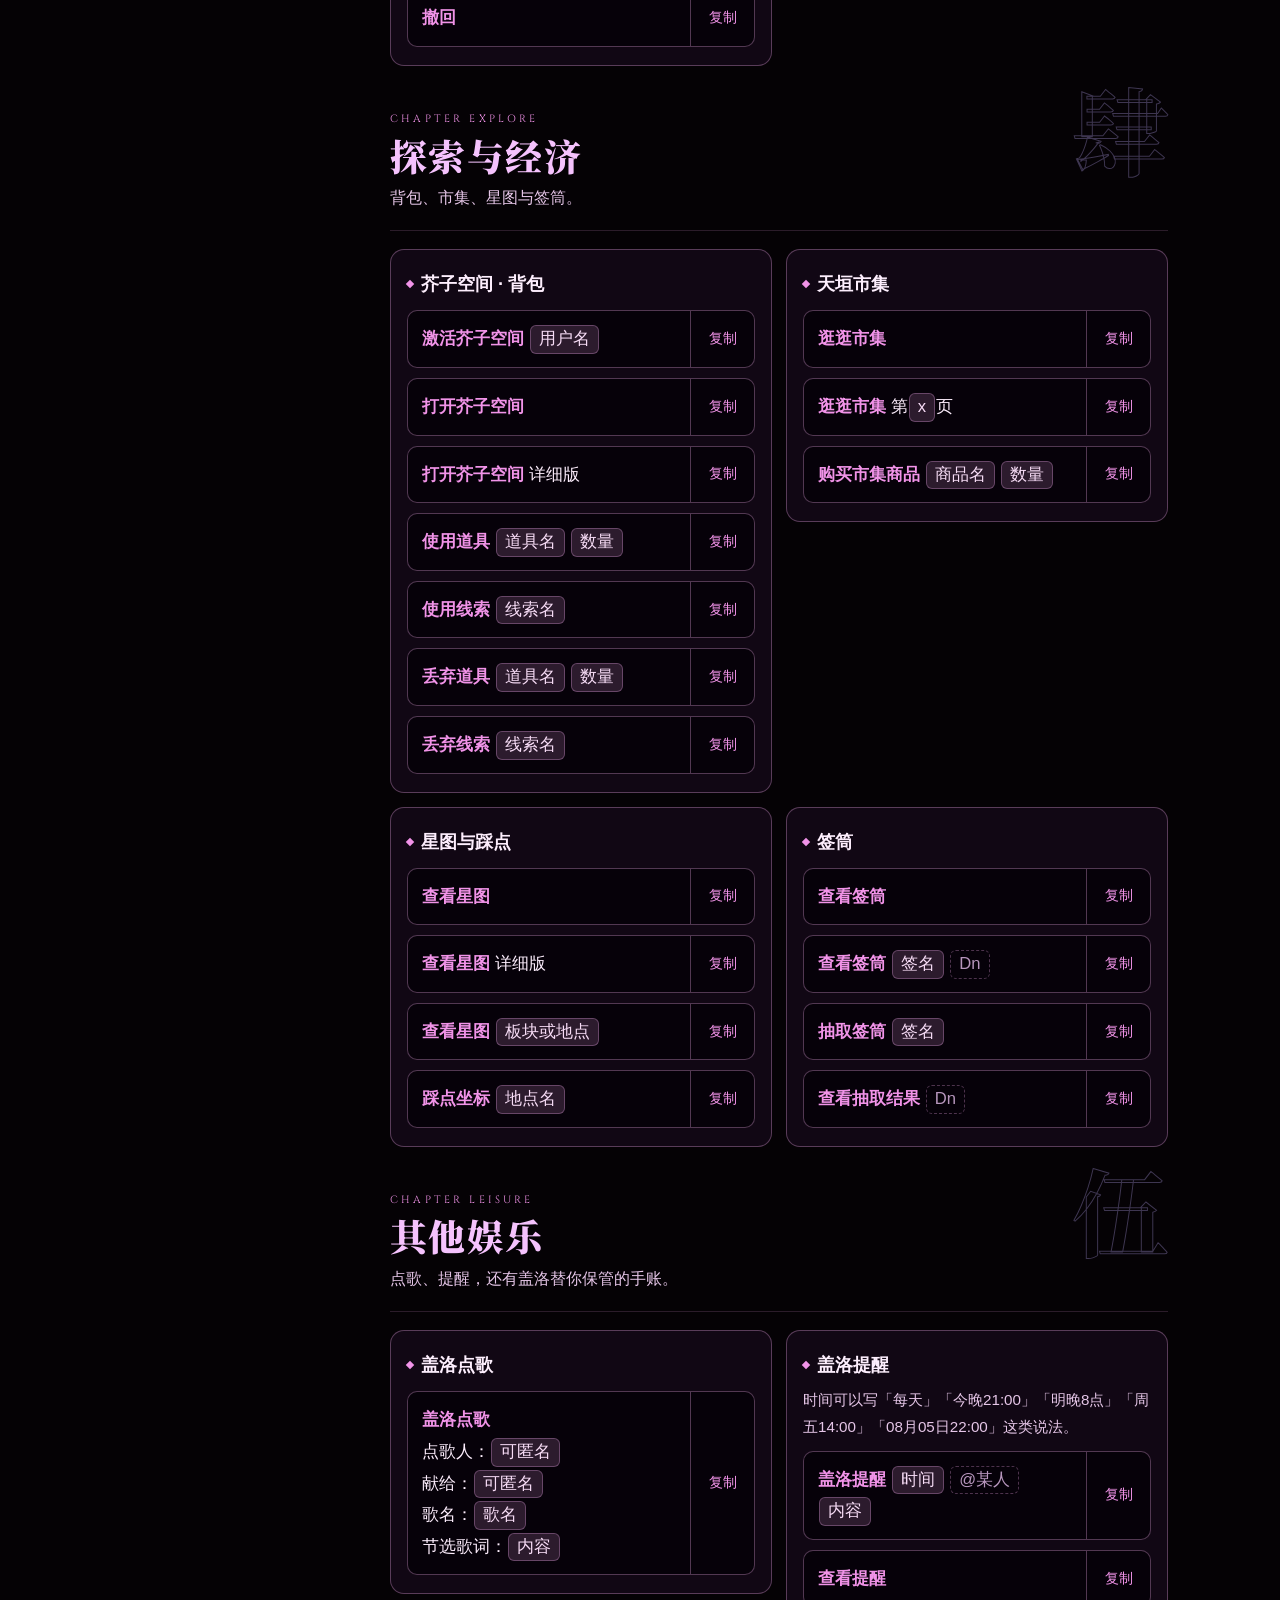
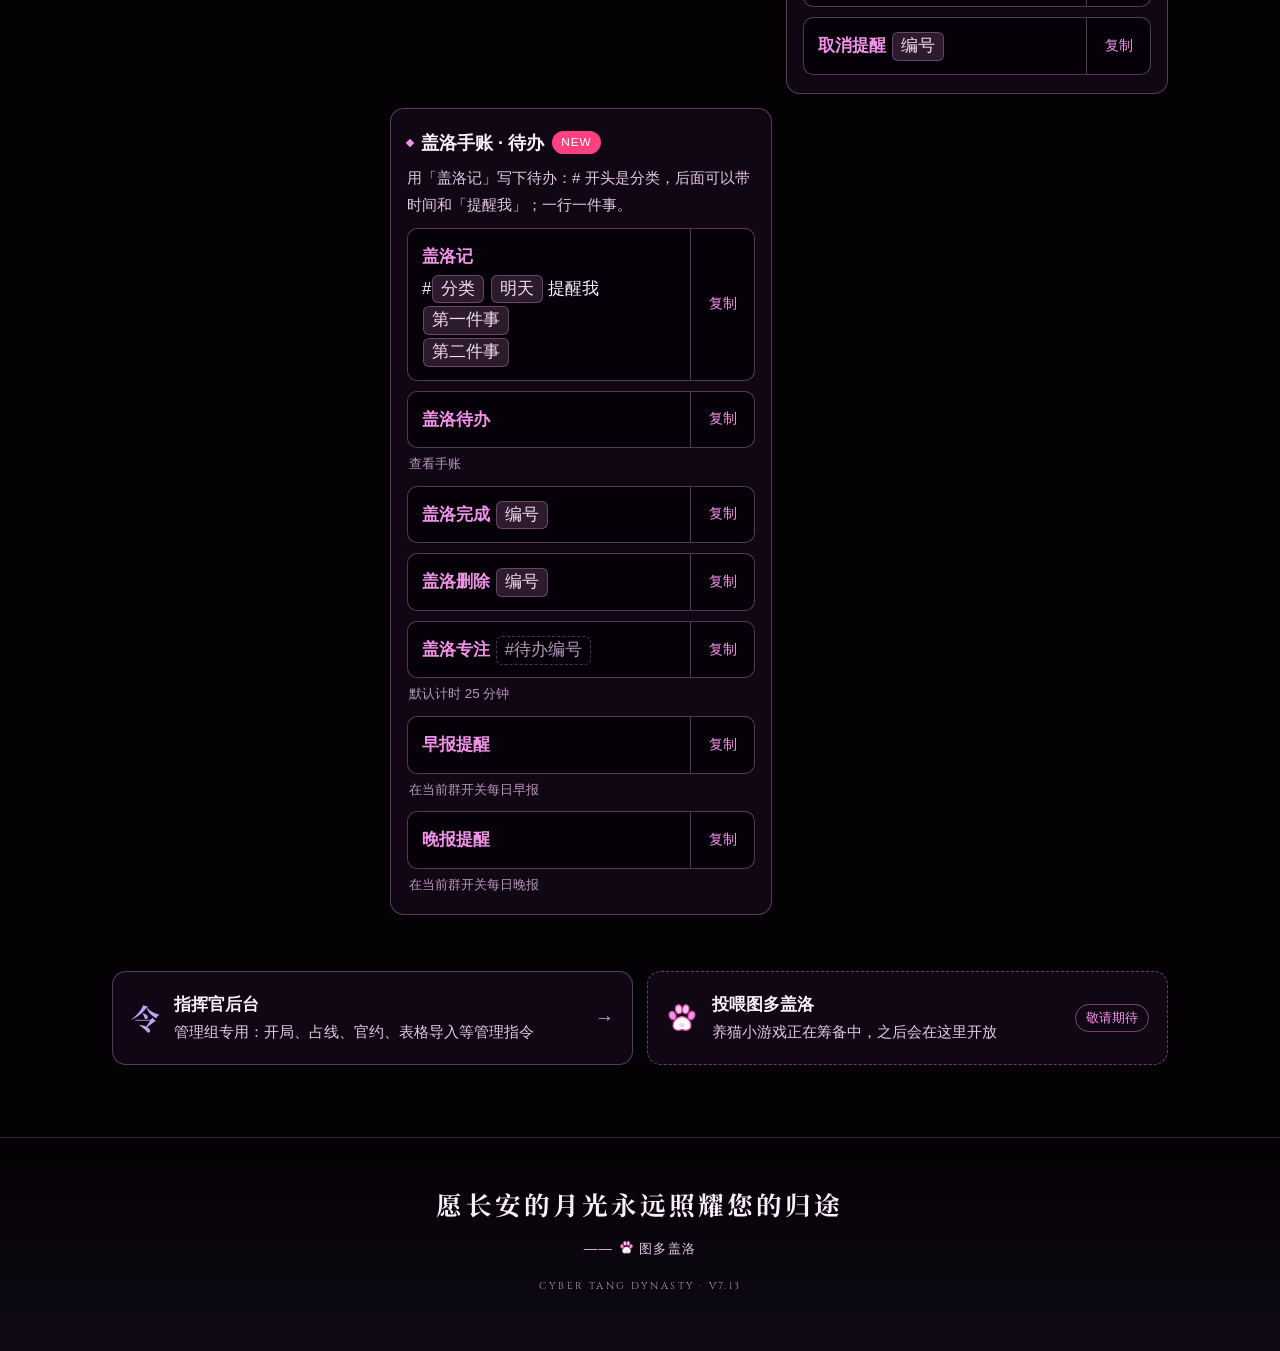
==== commit 5dba131c: "Add files via upload" ====
--- a/index.html
+++ b/index.html
@@ -1,807 +1,92 @@
-<!DOCTYPE html>
-<html lang="zh-CN">
-<head>
-  <meta charset="UTF-8">
-  <title>Toodles Galore | 赛博大唐公民通行证</title>
-  <meta name="viewport" content="width=device-width, initial-scale=1.0">
-  
-<!-- ⚠️ 替换这一行：引入 Cinzel (标题) 和 Playfair Display (正文) -->
-<link rel="stylesheet" href="chili.github.io">
-
-<style>
-  /* =========================================
-     🎨【自定义配置区】
-     ========================================= */
-  :root {
-    /* --- 核心配色：黑金紫 --- */
-    --bg-color: #050205;           
-    --text-main: #f5c2fd;          
-    --text-dim: #df85a9;              
-    
-    --gold: #f193e8;               /* 皇室金 */
-    --purple: #9D86E9;             /* 盖洛紫 */
-    --red-alert: #ff4081;          /* 胭脂红 */
-
-    /* 标题流光渐变 */
-    --gold-gradient: linear-gradient(45deg, #e674c6, #d34fa2, #b02b8b, #d06adc, #f6d8ee);
-
-    /* --- 👇 请在此处粘贴 Base64 代码 👇 --- */
-      
-      /* 1. 网页大背景图 (建议找一张暗色、唯美的赛博/星空图) */
-      --bg-image-main: url('[data-uri]');
-      --bg-image-sidebar: url('[data-uri]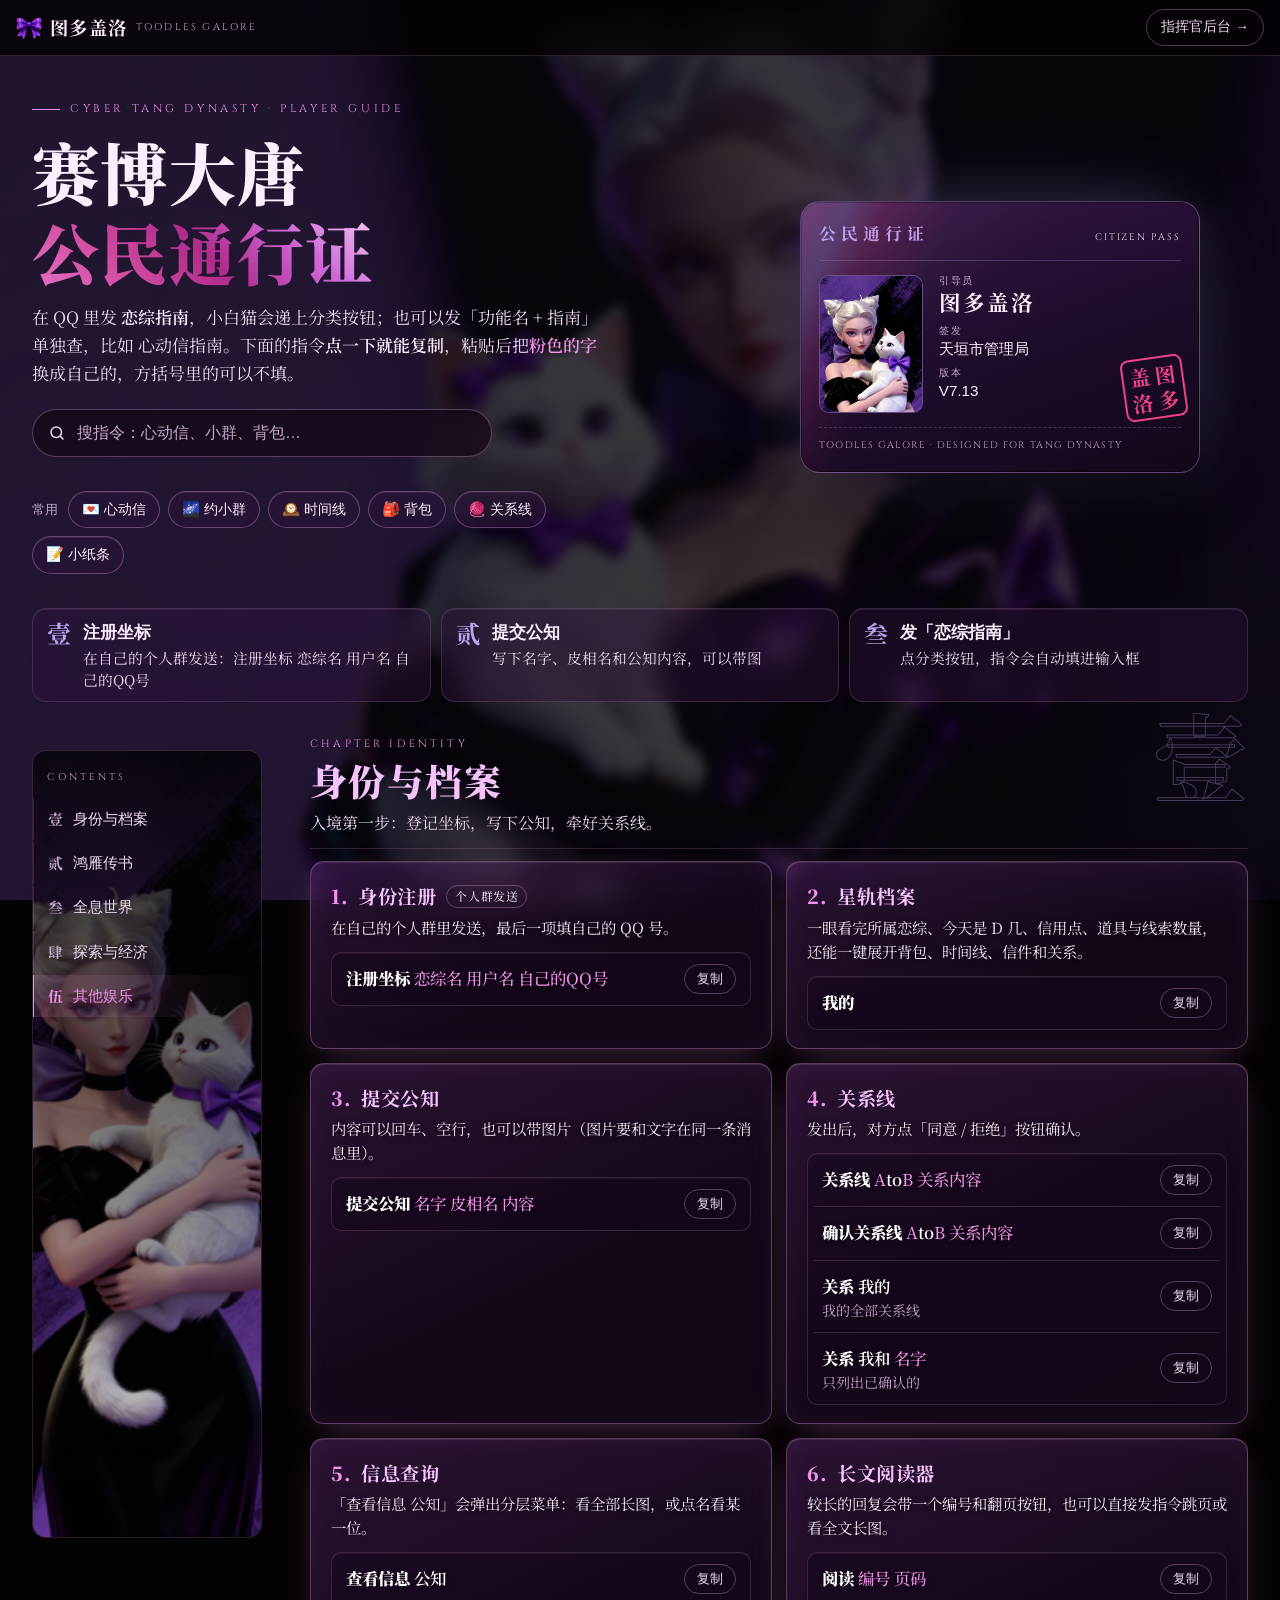
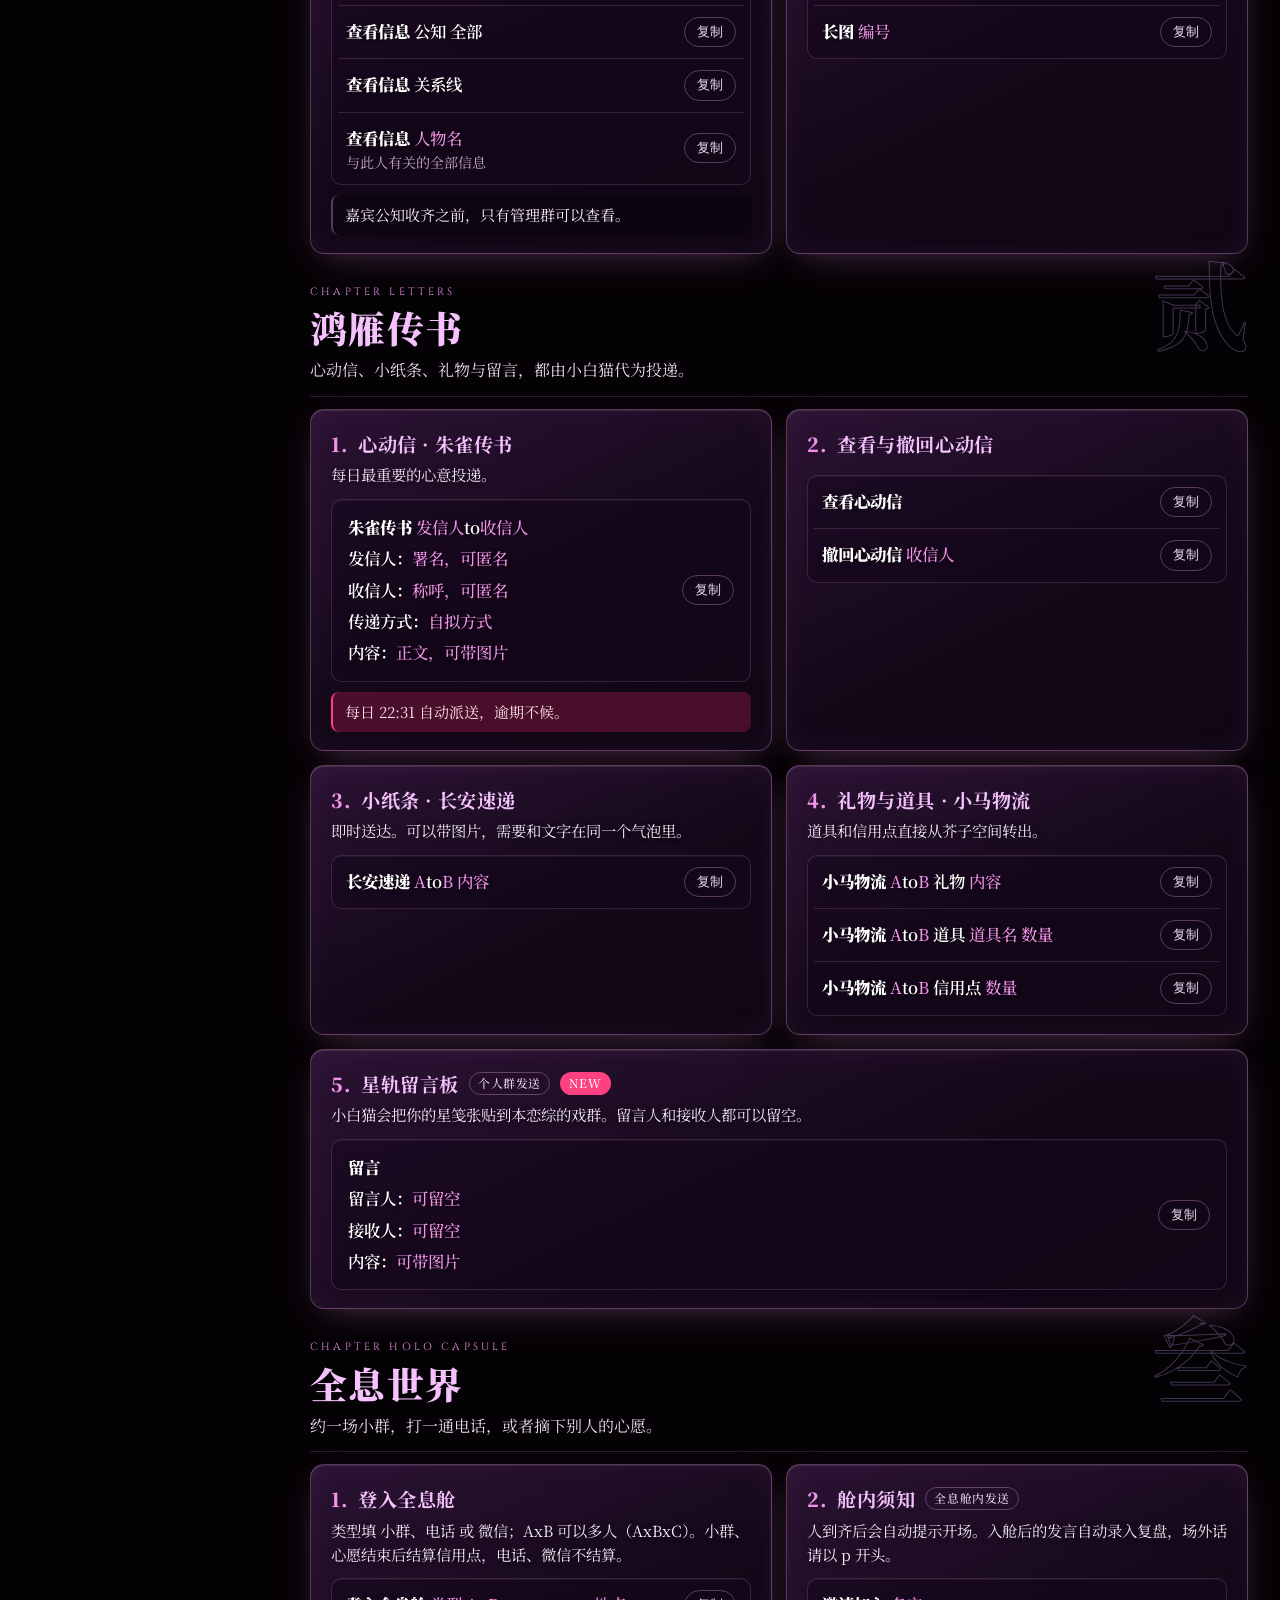
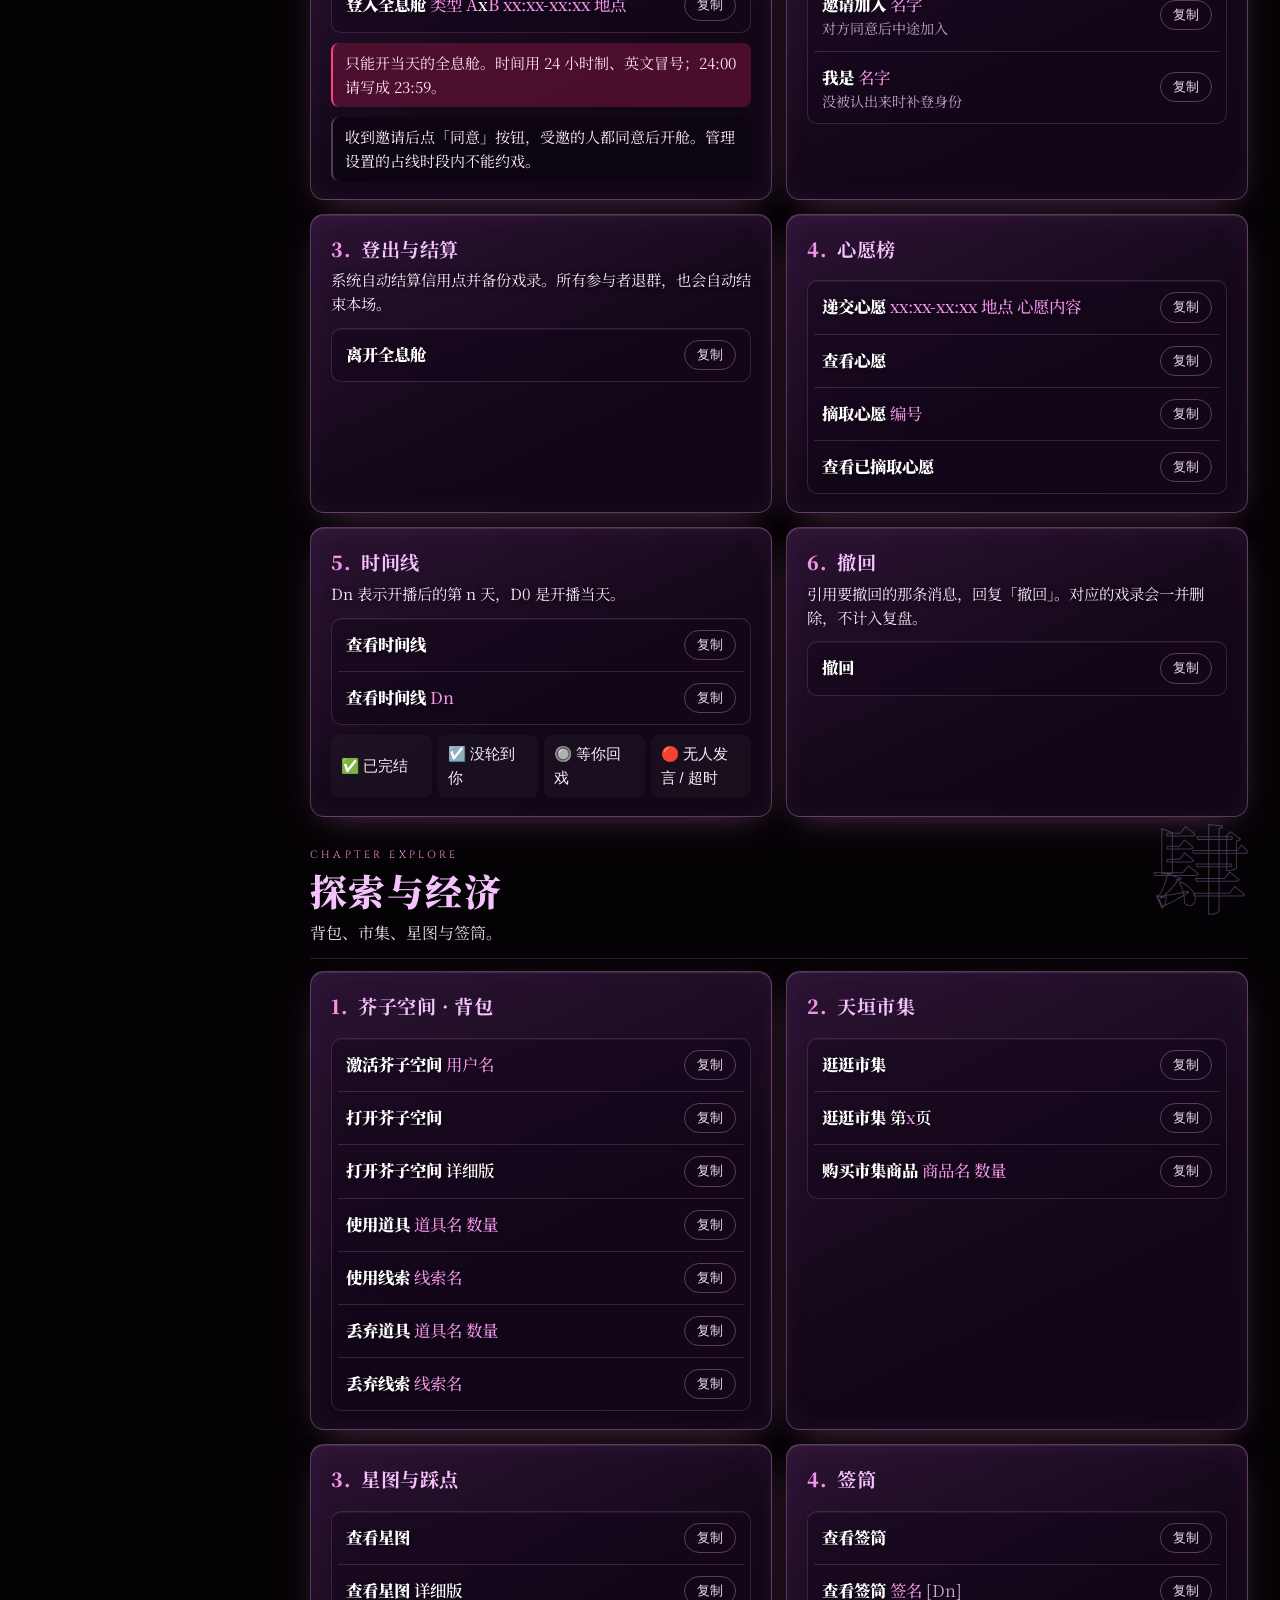
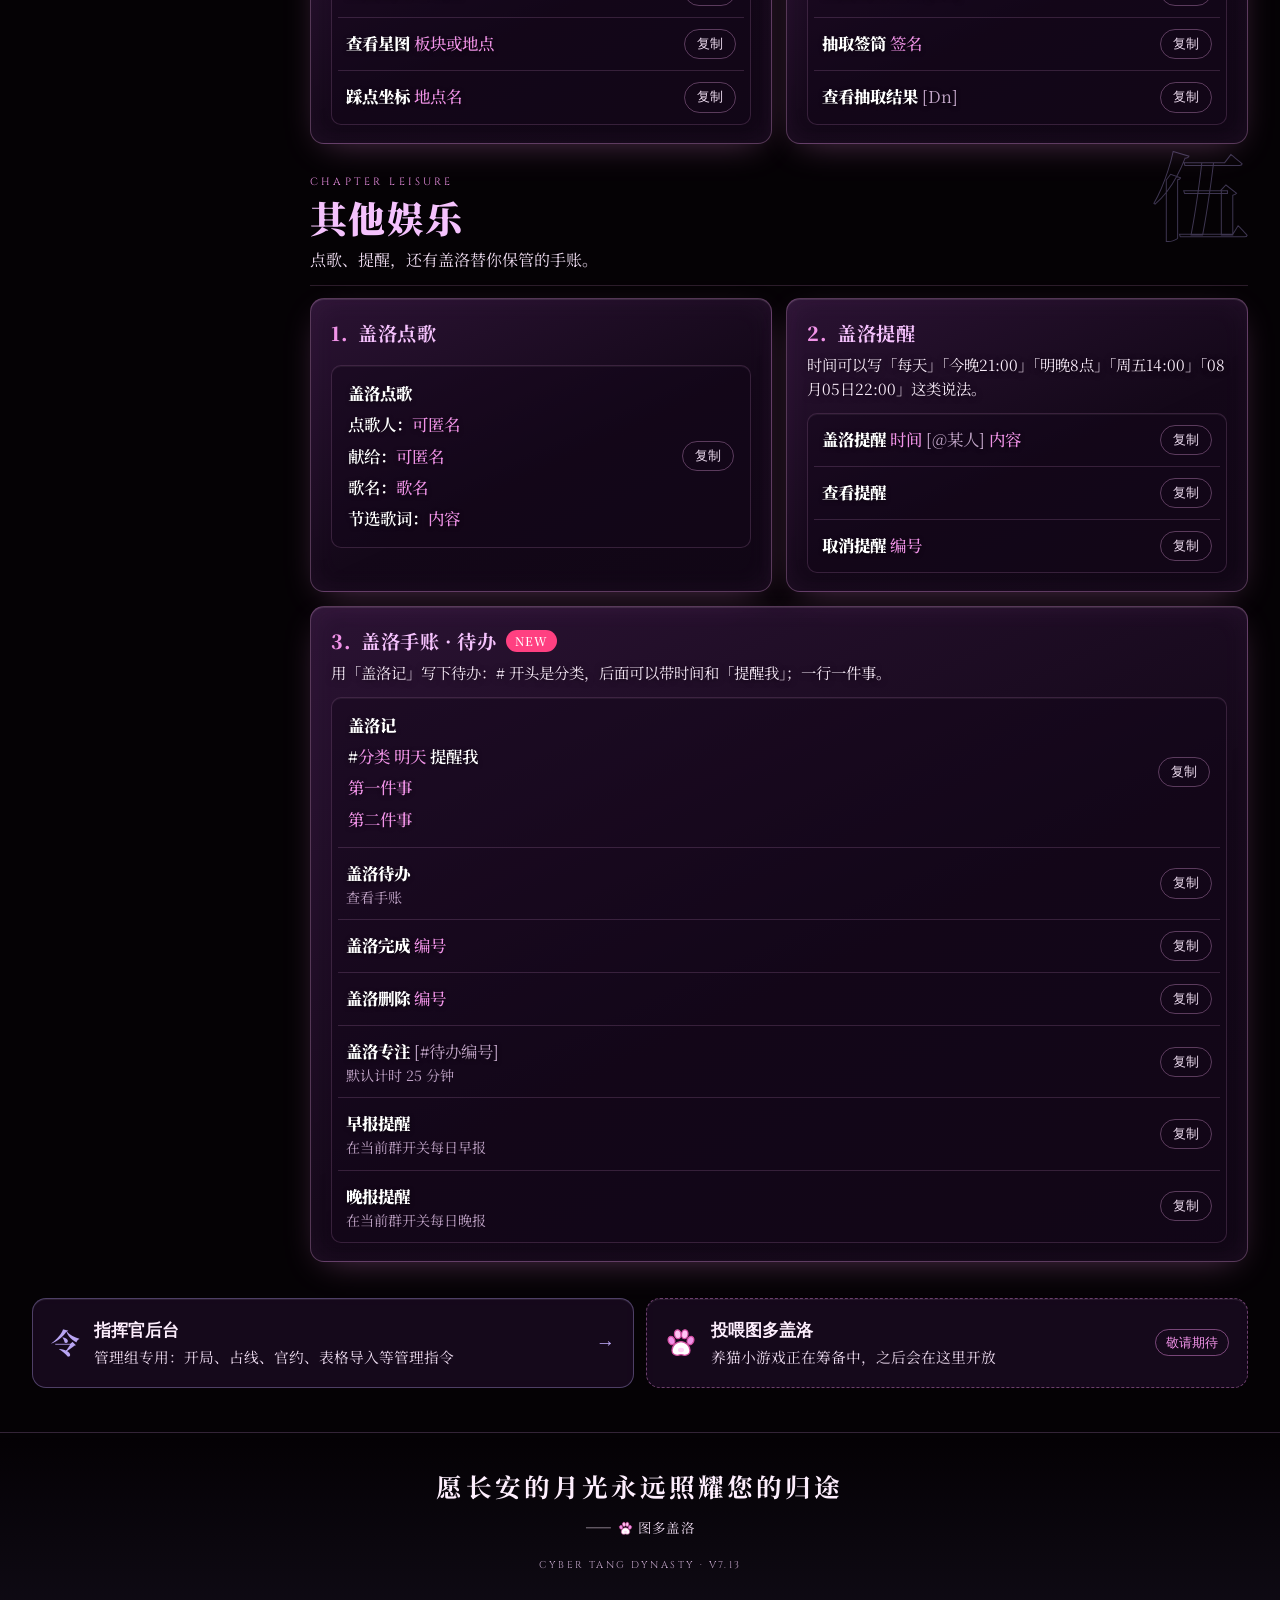
==== commit 00ae4245: "Add files via upload" ====
--- a/index.html
+++ b/index.html
@@ -15,8 +15,8 @@
 <link rel="icon" href="assets/bow.png">
 <link rel="preconnect" href="https://fonts.googleapis.com">
 <link rel="preconnect" href="https://fonts.gstatic.com" crossorigin>
-<link rel="stylesheet" href="https://fonts.googleapis.com/css2?family=Cinzel:wght@500;700&family=Noto+Serif+SC:wght@700;900&display=swap">
-<link rel="stylesheet" href="assets/site.css?v=7.13.2">
+<link rel="stylesheet" href="https://fonts.googleapis.com/css2?family=Cinzel:wght@500;700&family=Noto+Serif+SC:wght@400;600;700;900&display=swap">
+<link rel="stylesheet" href="assets/site.css?v=7.13.11">
 </head>
 <body data-page="player" class="player">
 <div class="sky"></div>
@@ -35,7 +35,7 @@
     <div>
       <div class="eyebrow">CYBER TANG DYNASTY · PLAYER GUIDE</div>
       <h1>赛博大唐<br><em>公民通行证</em></h1>
-      <p class="lead">在 QQ 里发 <b>恋综指南</b>，小白猫会递上分类按钮；也可以发「功能名 + 指南」单独查，比如 心动信指南。下面的指令<b>点一下就能复制</b>，粘贴到 QQ 后把灰框里的字换成自己的。</p>
+      <p class="lead">在 QQ 里发 <b>恋综指南</b>，小白猫会递上分类按钮；也可以发「功能名 + 指南」单独查，比如 心动信指南。下面的指令<b>点一下就能复制</b>，粘贴后把<b style="color:var(--accent)">粉色的字</b>换成自己的，方括号里的可以不填。</p>
       <div class="search">
         <svg viewBox="0 0 24 24" stroke-width="2" stroke-linecap="round"><circle cx="11" cy="11" r="7"/><path d="m20 20-3.5-3.5"/></svg>
         <input id="q" type="search" placeholder="搜指令：心动信、小群、背包…" autocomplete="off" aria-label="搜索指令">
@@ -86,7 +86,7 @@
 
 <button class="top" id="top" type="button" aria-label="回到顶部"><span class="pawicon"></span></button>
 <div class="toast" id="toast" role="status"></div>
-<script src="assets/data.js?v=7.13.2"></script>
-<script src="assets/app.js?v=7.13.2"></script>
+<script src="assets/data.js?v=7.13.11"></script>
+<script src="assets/app.js?v=7.13.11"></script>
 </body>
 </html>
--- a/assets/site.css
+++ b/assets/site.css
@@ -4,7 +4,7 @@
 :root {
   --night: #050205;
   --night-2: #0d0610;
-  --panel: rgba(20, 9, 24, .80);
+  --panel: rgba(46, 20, 60, .42);
   --panel-2: rgba(32, 14, 38, .85);
   --inset: rgba(4, 1, 6, .72);
   --line: rgba(241, 170, 235, .16);
@@ -16,8 +16,8 @@
   --gold-soft: rgba(157, 134, 233, .18);
   --cinnabar: #ff4081;      /* 胭脂红：印章和警示 */
   --text: #fdeefd;
-  --dim: #e6c6e8;
-  --faint: #b796bd;
+  --dim: #eedcf0;
+  --faint: #c3a6c9;
   --accent: var(--taro);
   --accent-deep: var(--taro-deep);
   --accent-soft: var(--taro-soft);
@@ -27,6 +27,9 @@
   --body: -apple-system, "PingFang SC", "HarmonyOS Sans SC", "MiSans", "Microsoft YaHei", "Noto Sans SC", sans-serif;
   --latin: "Cinzel", "Times New Roman", serif;
 
+  --cmd-font: "Noto Serif SC", "Source Han Serif SC", "Songti SC", "STSong", serif;
+  --cmd-weight: 600;
+  --cmd-bold: 900;
   --radius: 14px;
   --bar-h: 56px;
 }
@@ -45,7 +48,7 @@
   color: var(--text);
   font-family: var(--body);
   font-size: 17px;
-  line-height: 1.75;
+  line-height: 1.65;
   min-height: 100vh;
   overflow-x: hidden;
   -webkit-font-smoothing: antialiased;
@@ -60,7 +63,7 @@
   background: var(--night) url(hero.png) 62% center / cover no-repeat;
 }
 .sky::after {
-  content: ""; position: absolute; inset: 0; background: rgba(8, 4, 10, .72);
+  content: ""; position: absolute; inset: 0; background: rgba(8, 4, 10, .80);
   -webkit-backdrop-filter: blur(6px); backdrop-filter: blur(6px);
 }
 
@@ -91,7 +94,7 @@
 .brand small { font-family: var(--latin); font-size: .62rem; letter-spacing: .22em; color: var(--faint); white-space: nowrap; }
 .entry { margin-left: auto; padding: 6px 14px; border: 1px solid var(--line-strong); border-radius: 999px; font-size: .86rem; color: var(--dim); white-space: nowrap; transition: color .2s, border-color .2s; }
 .entry:hover { color: var(--accent); border-color: var(--accent); }
-.gates { display: grid; gap: 14px; margin-top: 56px; }
+.gates { display: grid; gap: 12px; margin-top: 36px; }
 .gate { display: flex; align-items: center; gap: 14px; padding: 18px; border: 1px solid rgba(185,165,243,.35); border-radius: var(--radius); background: var(--panel); transition: border-color .2s; }
 .gate.soon { border-style: dashed; border-color: rgba(241,147,232,.4); }
 .gate.soon i, .gate.soon em { color: var(--taro); }
@@ -103,7 +106,7 @@
 .gate em { margin-left: auto; font-style: normal; color: var(--gold); font-size: 1.2rem; }
 
 /* ---------- 首屏 ---------- */
-.wrap { max-width: 1120px; margin: 0 auto; padding: 0 16px; }
+.wrap { max-width: 1280px; margin: 0 auto; padding: 0 16px; }
 .hero > * { min-width: 0; }
 .hero { display: grid; gap: 28px; padding: 36px 0 12px; align-items: center; }
 .eyebrow { font-family: var(--latin); font-size: .7rem; letter-spacing: .32em; color: var(--accent); display: flex; align-items: center; gap: 10px; }
@@ -170,9 +173,10 @@
 }
 
 /* 入境三步 */
-.steps { display: grid; gap: 10px; margin: 26px 0 8px; padding: 0; list-style: none; counter-reset: s; }
+.steps { display: grid; gap: 10px; margin: 18px 0 4px; padding: 0; list-style: none; counter-reset: s; }
+.steps li, .gate, .quick button { -webkit-backdrop-filter: blur(10px); backdrop-filter: blur(10px); box-shadow: inset 0 1px 0 rgba(255,255,255,.08); }
 .steps li {
-  display: flex; gap: 12px; align-items: flex-start; padding: 14px 16px;
+  display: flex; gap: 12px; align-items: flex-start; padding: 10px 14px;
   border: 1px solid var(--line); border-radius: var(--radius); background: var(--panel);
 }
 .steps i { font-family: var(--display); font-weight: 700; font-style: normal; font-size: 1.5rem; line-height: 1.2; color: var(--gold); }
@@ -199,8 +203,8 @@
 .rail-title { display: none; }
 
 /* ---------- 章节 ---------- */
-.chapter { padding-top: 44px; scroll-margin-top: calc(var(--bar-h) + 56px); }
-.ch-head { position: relative; padding: 0 0 18px 0; margin-bottom: 18px; border-bottom: 1px solid var(--line); }
+.chapter { padding-top: 30px; scroll-margin-top: calc(var(--bar-h) + 56px); }
+.ch-head { position: relative; padding: 0 0 12px 0; margin-bottom: 12px; border-bottom: 1px solid var(--line); }
 .ch-num {
   font-family: var(--display); font-weight: 700; font-size: 4.2rem; line-height: 1; position: absolute; right: 0; top: -14px;
   color: transparent; -webkit-text-stroke: 1px rgba(185,165,243, .32); user-select: none;
@@ -212,46 +216,55 @@
 .features { display: grid; gap: 14px; }
 .feature {
   min-width: 0;
-  border: 1px solid var(--line-strong); border-radius: var(--radius); padding: 18px 16px;
-  background: var(--panel);
-}
-.feature h3 { margin: 0 0 6px; font-size: 1.14rem; font-weight: 600; display: flex; flex-wrap: wrap; align-items: center; gap: 8px; }
-.feature h3::before { content: ""; width: 6px; height: 6px; transform: rotate(45deg); background: var(--accent); flex: none; }
+  border: 1px solid rgba(241, 170, 235, .30); border-radius: var(--radius); padding: 16px;
+  background: linear-gradient(155deg, rgba(86, 38, 104, .46) 0%, rgba(34, 14, 44, .50) 55%, rgba(24, 10, 32, .58) 100%);
+  -webkit-backdrop-filter: blur(12px) saturate(1.25); backdrop-filter: blur(12px) saturate(1.25);
+  box-shadow: inset 0 1px 0 rgba(255, 255, 255, .10), inset 0 0 28px rgba(241, 147, 232, .06), 0 10px 34px -14px rgba(241, 147, 232, .38);
+  display: flex; flex-direction: column;
+}
+.features { counter-reset: f; }
+.feature h3 {
+  margin: 0 0 4px; font-family: var(--display); font-weight: 700; font-size: 1.2rem; letter-spacing: .03em; color: #f5c2fd;
+  display: flex; flex-wrap: wrap; align-items: center; gap: 10px; counter-increment: f;
+}
+.feature h3::before { content: counter(f) "."; color: var(--accent); font-weight: 900; }
 .tag { font-size: .74rem; font-weight: 500; padding: 1px 8px; border-radius: 999px; border: 1px solid var(--line-strong); color: var(--dim); line-height: 1.6; }
 .tag.new { border-color: transparent; background: var(--cinnabar); color: #fff; letter-spacing: .08em; }
-.feature > p { margin: 0 0 10px; color: var(--dim); font-size: .95rem; }
-
-/* 指令条：整条都能点，点一下就复制 */
+.feature > p { margin: 0; color: #f6e9f7; text-shadow: 0 1px 6px rgba(0,0,0,.55); font-size: .96rem; line-height: 1.55; }
+
+/* 指令清单：一行一条，左边指令、右边说明和复制；行与行之间只有一条细线 */
+.cmds { margin-top: 12px; padding: 0 6px; border: 1px solid var(--line); border-radius: 10px; background: rgba(20, 8, 28, .46); box-shadow: inset 0 1px 0 rgba(255, 255, 255, .05); }
 .cmd {
-  display: flex; align-items: stretch; width: 100%; margin-top: 10px; padding: 0; text-align: left;
-  border-radius: 10px; background: var(--inset); border: 1px solid var(--line-strong); overflow: hidden;
-  transition: border-color .2s, background .2s; -webkit-tap-highlight-color: transparent;
-}
-.cmd:hover { border-color: var(--accent); }
+  display: grid; grid-template-columns: minmax(0, 1fr) auto; align-items: center; column-gap: 14px;
+  width: 100%; padding: 11px 8px; text-align: left; border: 0; border-bottom: 1px solid var(--line);
+  background: none; transition: background .15s; -webkit-tap-highlight-color: transparent;
+}
+.cmd:hover { background: rgba(255, 255, 255, .05); }
 .cmd:active { background: var(--accent-soft); }
 .cmd code {
-  flex: 1; min-width: 0; padding: 12px 14px; font-family: var(--body); font-size: 1.04rem; line-height: 1.9;
-  color: var(--text); white-space: pre-wrap; word-break: break-word;
-}
-.cmd code b { color: var(--accent); font-weight: 700; }
-.ph {
-  max-width: 100%; overflow-wrap: anywhere;
-  display: inline-block; padding: 0 8px; margin: 0 1px; border-radius: 6px; line-height: 1.6;
-  color: #f7dcf6; background: rgba(241,170,235,.16); border: 1px solid rgba(241,170,235,.30);
-}
-.ph.opt { color: var(--faint); background: none; border-style: dashed; }
+  grid-column: 1; min-width: 0; font-family: var(--cmd-font, var(--body)); font-size: var(--cmd-size, 1.03rem); line-height: 1.7;
+  color: #fff; font-weight: var(--cmd-weight, 600); text-shadow: 0 1px 4px rgba(0, 0, 0, .6); white-space: pre-wrap; overflow-wrap: anywhere;
+}
+.cmd code b { font-weight: var(--cmd-bold, 700); }
+.ph { display: inline-block; max-width: 100%; color: var(--accent); font-weight: 500; }
+.ph.opt { color: var(--faint); font-weight: 400; }
+.ph.opt::before { content: "["; }
+.ph.opt::after { content: "]"; }
+.cmd-note { grid-column: 1; grid-row: 2; font-size: .88rem; line-height: 1.5; color: var(--faint); }
 .copy {
-  flex: none; width: 64px; display: grid; place-items: center; border-left: 1px solid var(--line-strong);
-  font-size: .86rem; color: var(--accent); transition: background .2s, color .2s;
-}
-.cmd.done { border-color: var(--accent); }
-.cmd.done .copy { background: var(--accent); color: var(--night); font-weight: 700; }
-.cmd-note { margin: 4px 2px 0; font-size: .84rem; color: var(--faint); }
-
-.note { overflow-wrap: anywhere; margin-top: 10px; padding: 10px 12px; border-radius: 8px; font-size: .93rem; line-height: 1.6; color: var(--dim); background: rgba(255,255,255,.03); border-left: 2px solid var(--line-strong); }
-.note.warn { color: #ffd3e0; background: rgba(255,64,129,.09); border-left-color: var(--cinnabar); }
-
-.legend { display: grid; grid-template-columns: 1fr 1fr; gap: 8px; margin-top: 10px; }
+  grid-column: 2; grid-row: 1 / span 2; padding: 3px 12px; border-radius: 999px; border: 1px solid var(--line-strong);
+  font-size: .84rem; color: var(--dim); white-space: nowrap; transition: all .15s;
+}
+.cmd:hover .copy { border-color: var(--accent); color: var(--accent); }
+.cmd.done .copy { background: var(--accent); border-color: var(--accent); color: var(--night); font-weight: 700; }
+.cmd.multi { padding: 12px 10px; }
+.cmd.multi code { line-height: 1.9; }
+.cmds > .cmd:last-child { border-bottom: 0; }
+
+.note { overflow-wrap: anywhere; margin: 10px 0 0; padding: 8px 12px; border-radius: 8px; font-size: .94rem; line-height: 1.6; color: var(--text); background: rgba(10, 4, 14, .55); border-left: 2px solid var(--line-strong); }
+.note.warn { color: #ffe1ea; background: rgba(120, 20, 60, .55); border-left-color: var(--cinnabar); }
+
+.legend { display: grid; grid-template-columns: 1fr 1fr; gap: 6px; margin: 10px 0 0; }
 .legend span { display: flex; align-items: center; gap: 8px; padding: 7px 10px; border-radius: 8px; background: rgba(255,255,255,.03); font-size: .92rem; color: var(--text); }
 
 .empty { display: none; text-align: center; padding: 60px 0; color: var(--dim); }
@@ -260,7 +273,7 @@
 .searching.no-hit .empty { display: block; }
 
 /* ---------- 页脚 ---------- */
-.foot { margin-top: 72px; padding: 44px 16px 56px; text-align: center; border-top: 1px solid var(--line); background: linear-gradient(180deg, transparent, rgba(157,134,233,.07)); }
+.foot { margin-top: 44px; padding: 32px 16px 40px; text-align: center; border-top: 1px solid var(--line); background: linear-gradient(180deg, transparent, rgba(157,134,233,.07)); }
 .foot blockquote { margin: 0; font-family: var(--display); font-weight: 700; font-size: clamp(1.15rem, 5vw, 1.6rem); letter-spacing: .12em; }
 .foot cite { display: block; margin-top: 10px; font-style: normal; font-size: .84rem; color: var(--dim); letter-spacing: .1em; }
 .foot nav { margin-top: 26px; display: flex; justify-content: center; gap: 22px; font-size: .84rem; color: var(--dim); }
@@ -307,13 +320,20 @@
   body, a, button, input { cursor: url(bow.png) 6 6, auto; }
 }
 
+/* 说明类小字：思源宋体 */
+.lead, .ch-head p, .feature > p, .note, .cmd-note, .steps span, .gate span, .foot cite {
+  font-family: "Noto Serif SC", "Source Han Serif SC", "Songti SC", "STSong", serif; font-weight: 400;
+}
+
 /* ---------- 宽屏 ---------- */
 @media (min-width: 720px) {
   .brand small { display: inline; }
   .steps { grid-template-columns: repeat(3, 1fr); }
   .gates { grid-template-columns: 1fr 1fr; }
-  .features { grid-template-columns: repeat(2, minmax(0, 1fr)); align-items: start; }
-  .feature.wide { grid-column: 1 / -1; }
+  .cmd { grid-template-columns: minmax(0, 1fr) auto auto; }
+  .cmd-note { grid-column: 2; grid-row: 1; text-align: right; max-width: 16em; }
+  .copy { grid-column: 3; grid-row: 1; }
+  .feature { padding: 18px 20px; }
   .legend { grid-template-columns: repeat(4, 1fr); }
 }
 @media (max-width: 719px) {
@@ -323,12 +343,17 @@
 }
 @media (min-width: 980px) {
   .wrap { padding: 0 32px; }
-  .hero { grid-template-columns: 1.15fr .85fr; padding: 72px 0 28px; gap: 48px; }
+  .hero { grid-template-columns: 1.15fr .85fr; padding: 44px 0 16px; gap: 48px; }
   .layout { display: grid; grid-template-columns: 230px minmax(0, 1fr); gap: 48px; align-items: start; }
   .rail {
     top: calc(var(--bar-h) + 28px); margin: 44px 0 0; padding: 0; flex-direction: column; gap: 2px;
     background: none; -webkit-backdrop-filter: none; backdrop-filter: none; border: 0; overflow: visible;
   }
+  .features { grid-template-columns: repeat(2, minmax(0, 1fr)); align-items: stretch; }
+  .feature:last-child:nth-child(odd) { grid-column: 1 / -1; }
+  .cmd { grid-template-columns: minmax(0, 1fr) auto; }
+  .cmd-note { grid-column: 1; grid-row: 2; text-align: left; max-width: none; }
+  .copy { grid-column: 2; grid-row: 1 / span 2; }
   .rail-title { display: block; font-family: var(--latin); font-size: .62rem; letter-spacing: .3em; color: var(--faint); margin: 0 0 10px 14px; }
   .rail { min-height: calc(100vh - var(--bar-h) - 56px); padding: 18px 0 0; border: 1px solid var(--line); border-radius: var(--radius); overflow: hidden; background: rgba(5,2,5,.5); }
   .rail::before { content: ""; position: absolute; inset: 0; z-index: -1; background: linear-gradient(180deg, rgba(5,2,5,.92) 0%, rgba(5,2,5,.55) 45%, rgba(5,2,5,.15) 100%), url(portrait.png) center bottom / cover no-repeat; }
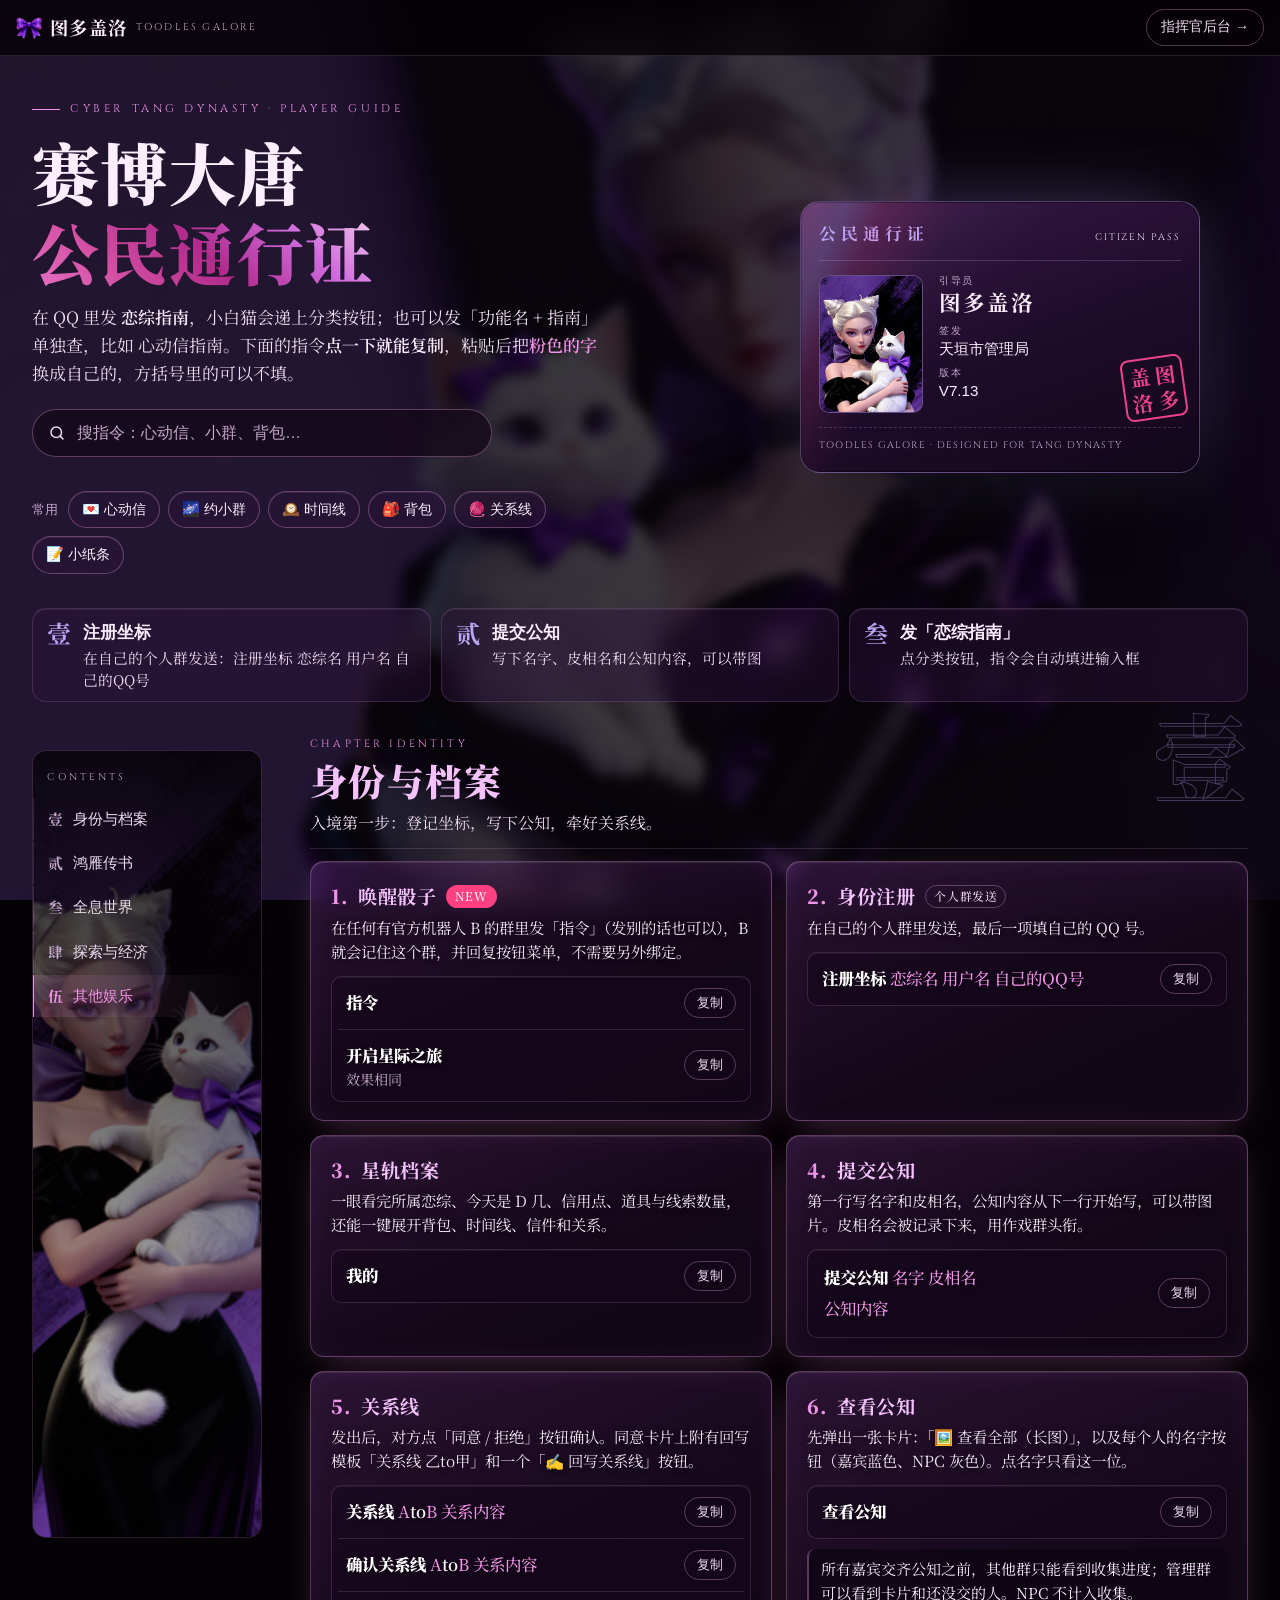
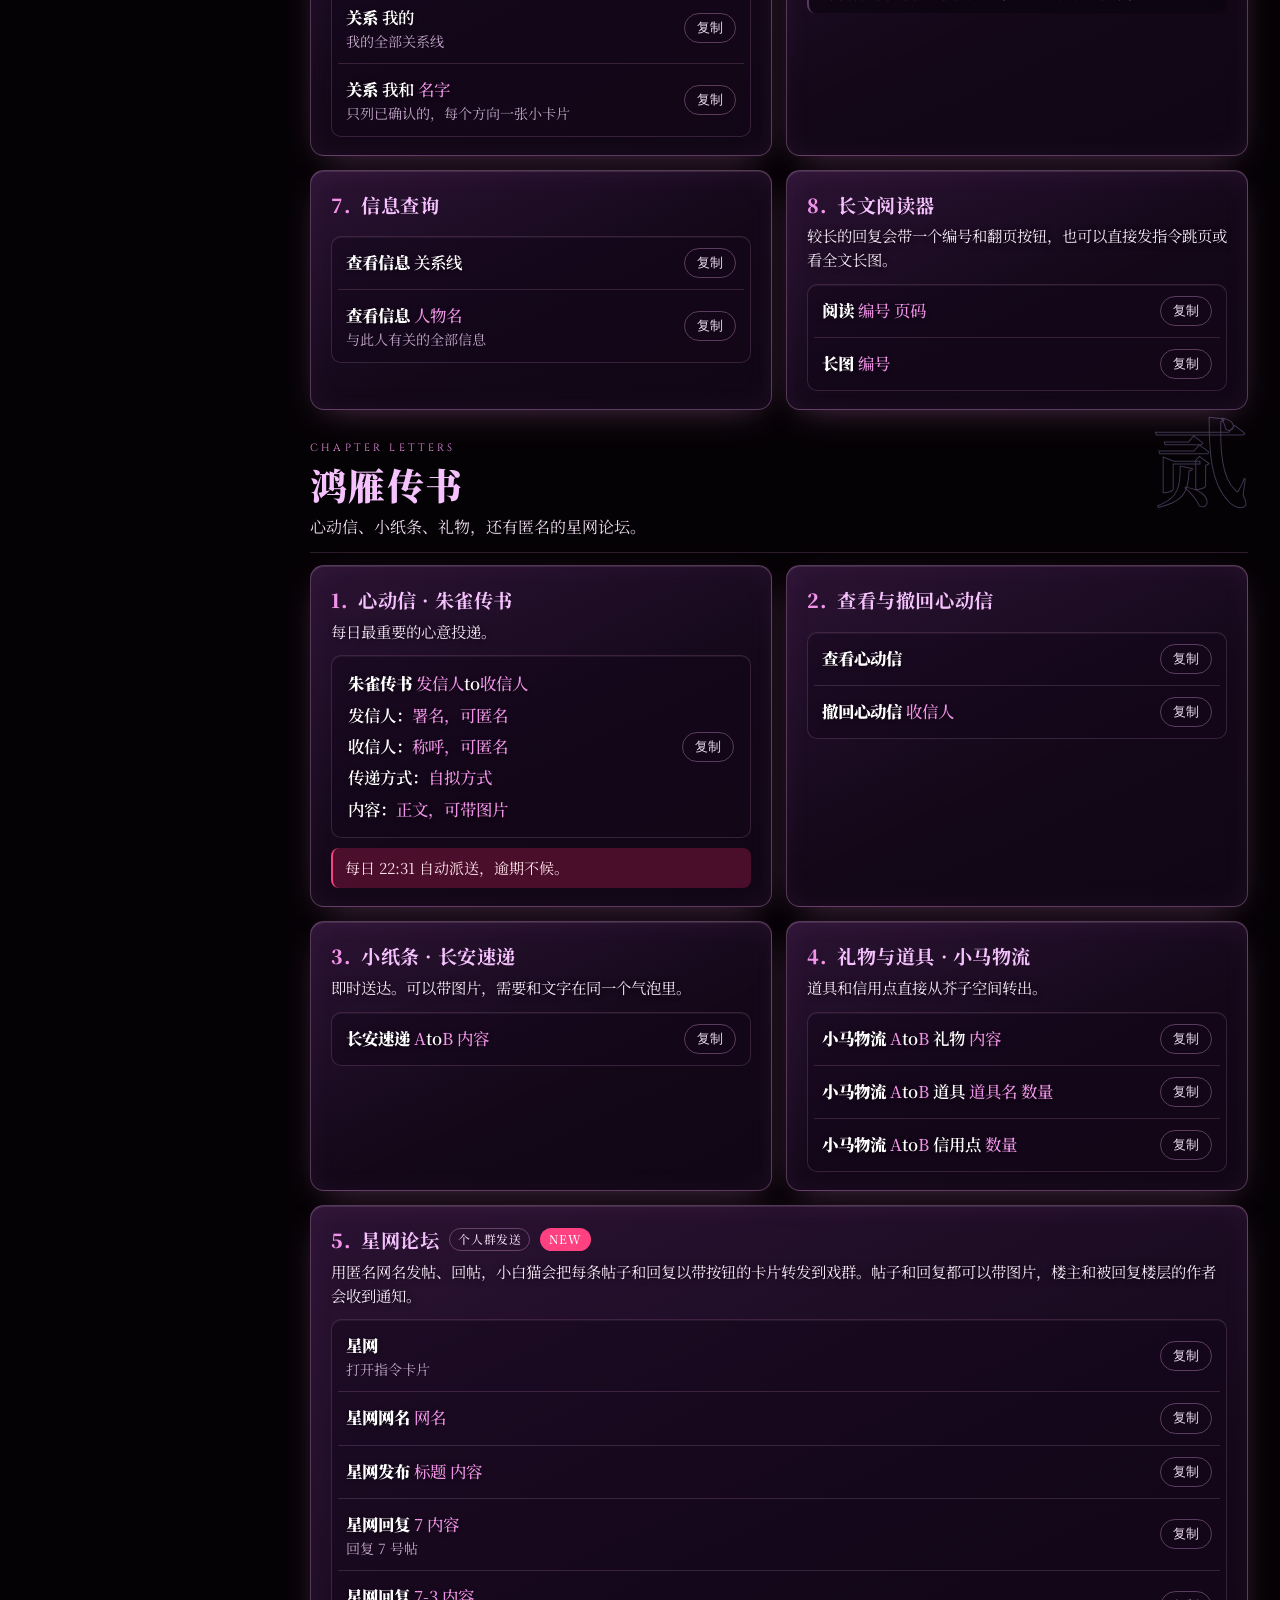
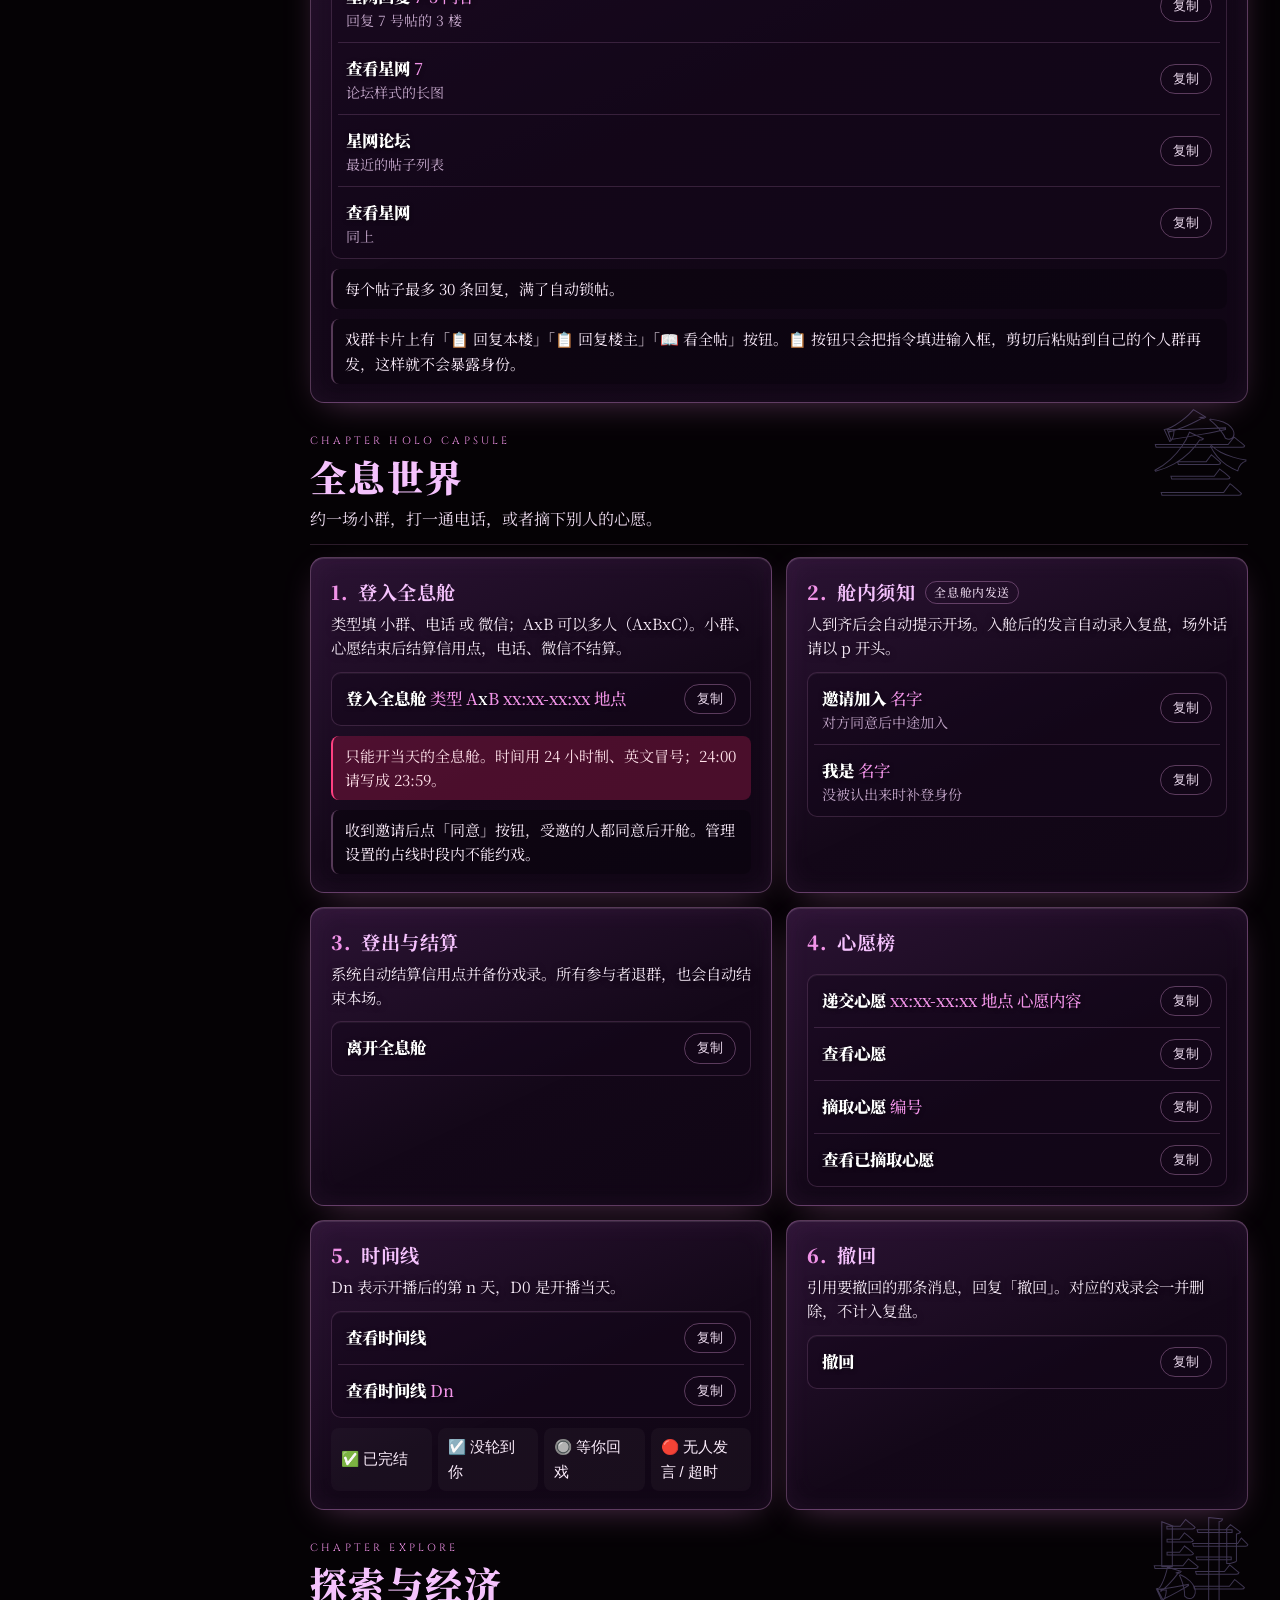
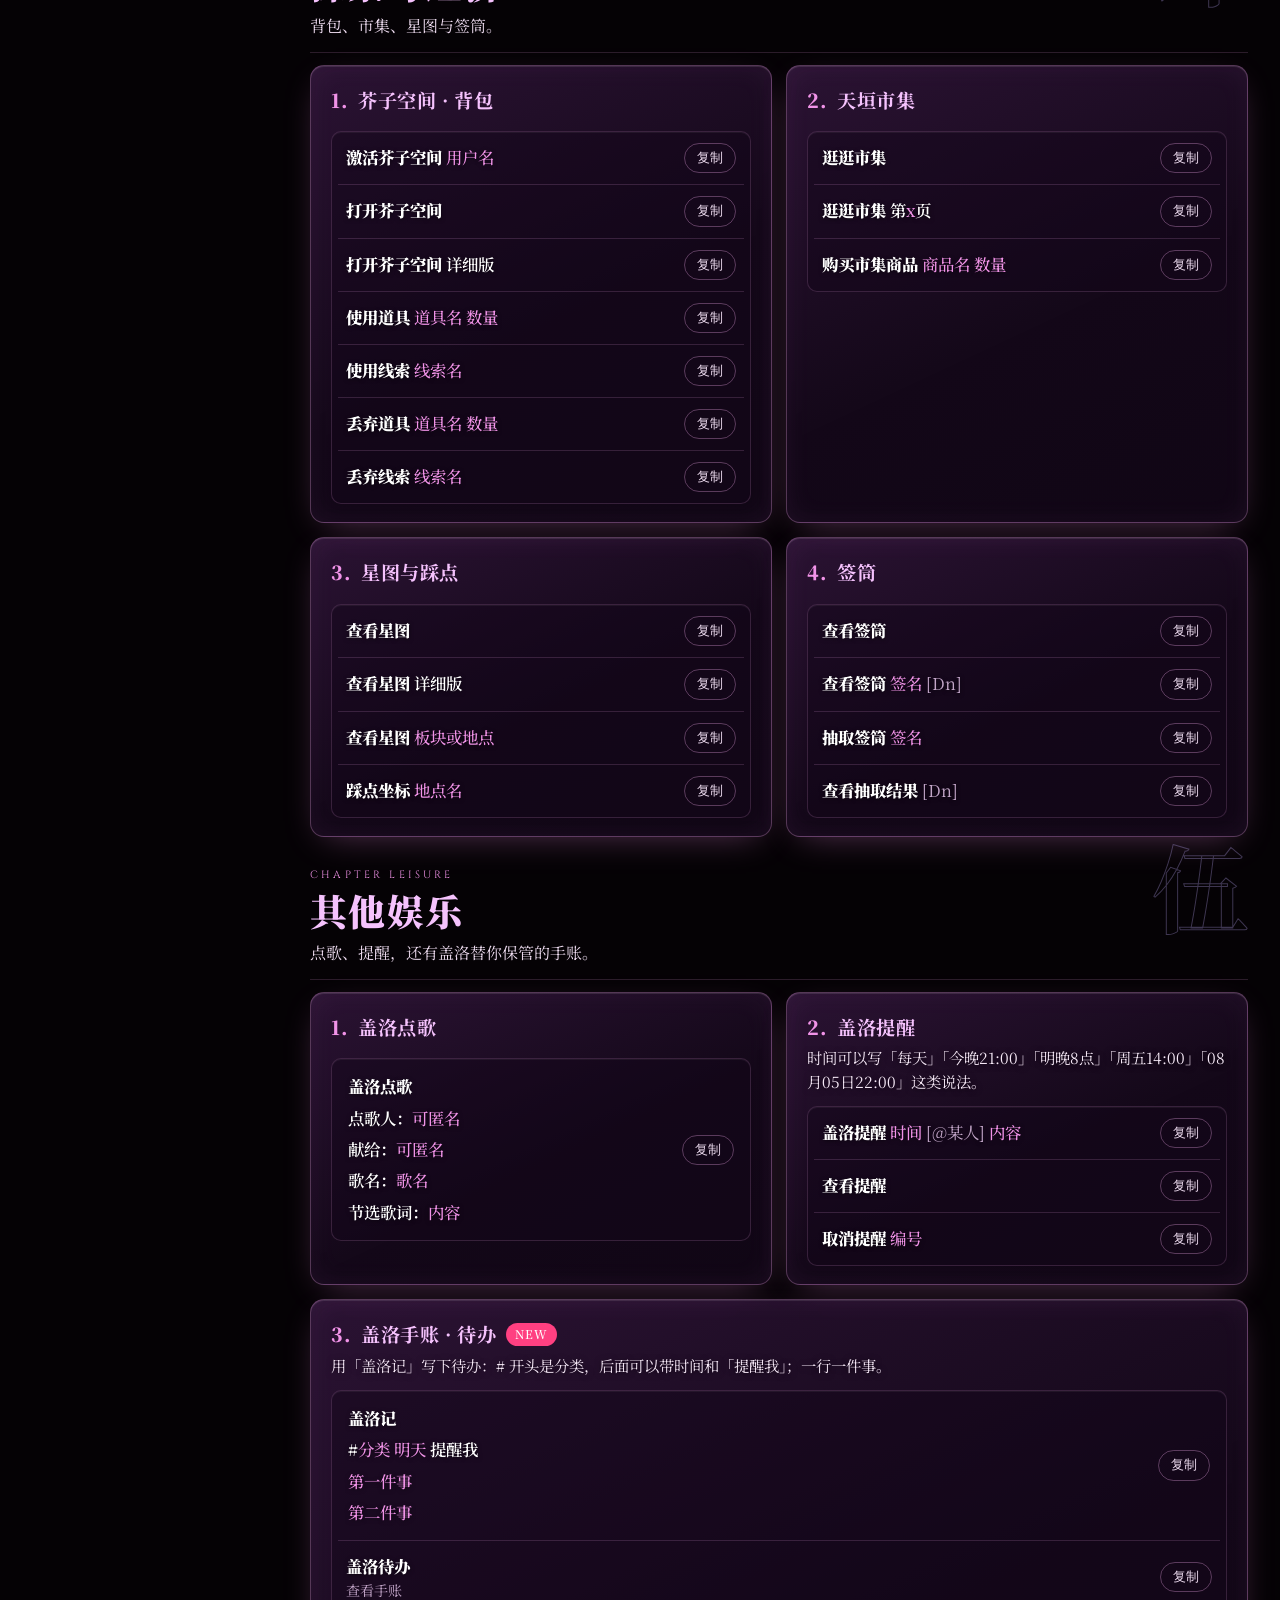
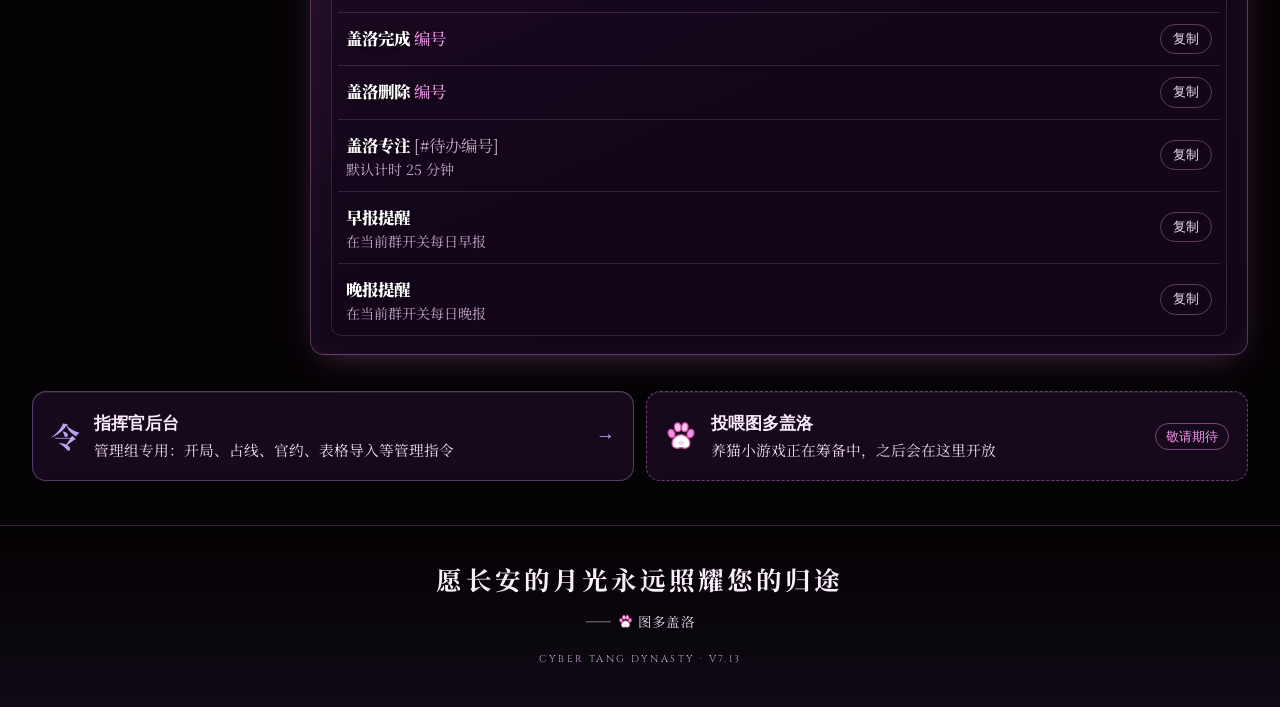
==== commit 38c7518d: "Add files via upload" ====
--- a/index.html
+++ b/index.html
@@ -16,7 +16,7 @@
 <link rel="preconnect" href="https://fonts.googleapis.com">
 <link rel="preconnect" href="https://fonts.gstatic.com" crossorigin>
 <link rel="stylesheet" href="https://fonts.googleapis.com/css2?family=Cinzel:wght@500;700&family=Noto+Serif+SC:wght@400;600;700;900&display=swap">
-<link rel="stylesheet" href="assets/site.css?v=7.13.11">
+<link rel="stylesheet" href="assets/site.css?v=7.13.12">
 </head>
 <body data-page="player" class="player">
 <div class="sky"></div>
@@ -86,7 +86,7 @@
 
 <button class="top" id="top" type="button" aria-label="回到顶部"><span class="pawicon"></span></button>
 <div class="toast" id="toast" role="status"></div>
-<script src="assets/data.js?v=7.13.11"></script>
-<script src="assets/app.js?v=7.13.11"></script>
+<script src="assets/data.js?v=7.13.12"></script>
+<script src="assets/app.js?v=7.13.12"></script>
 </body>
 </html>
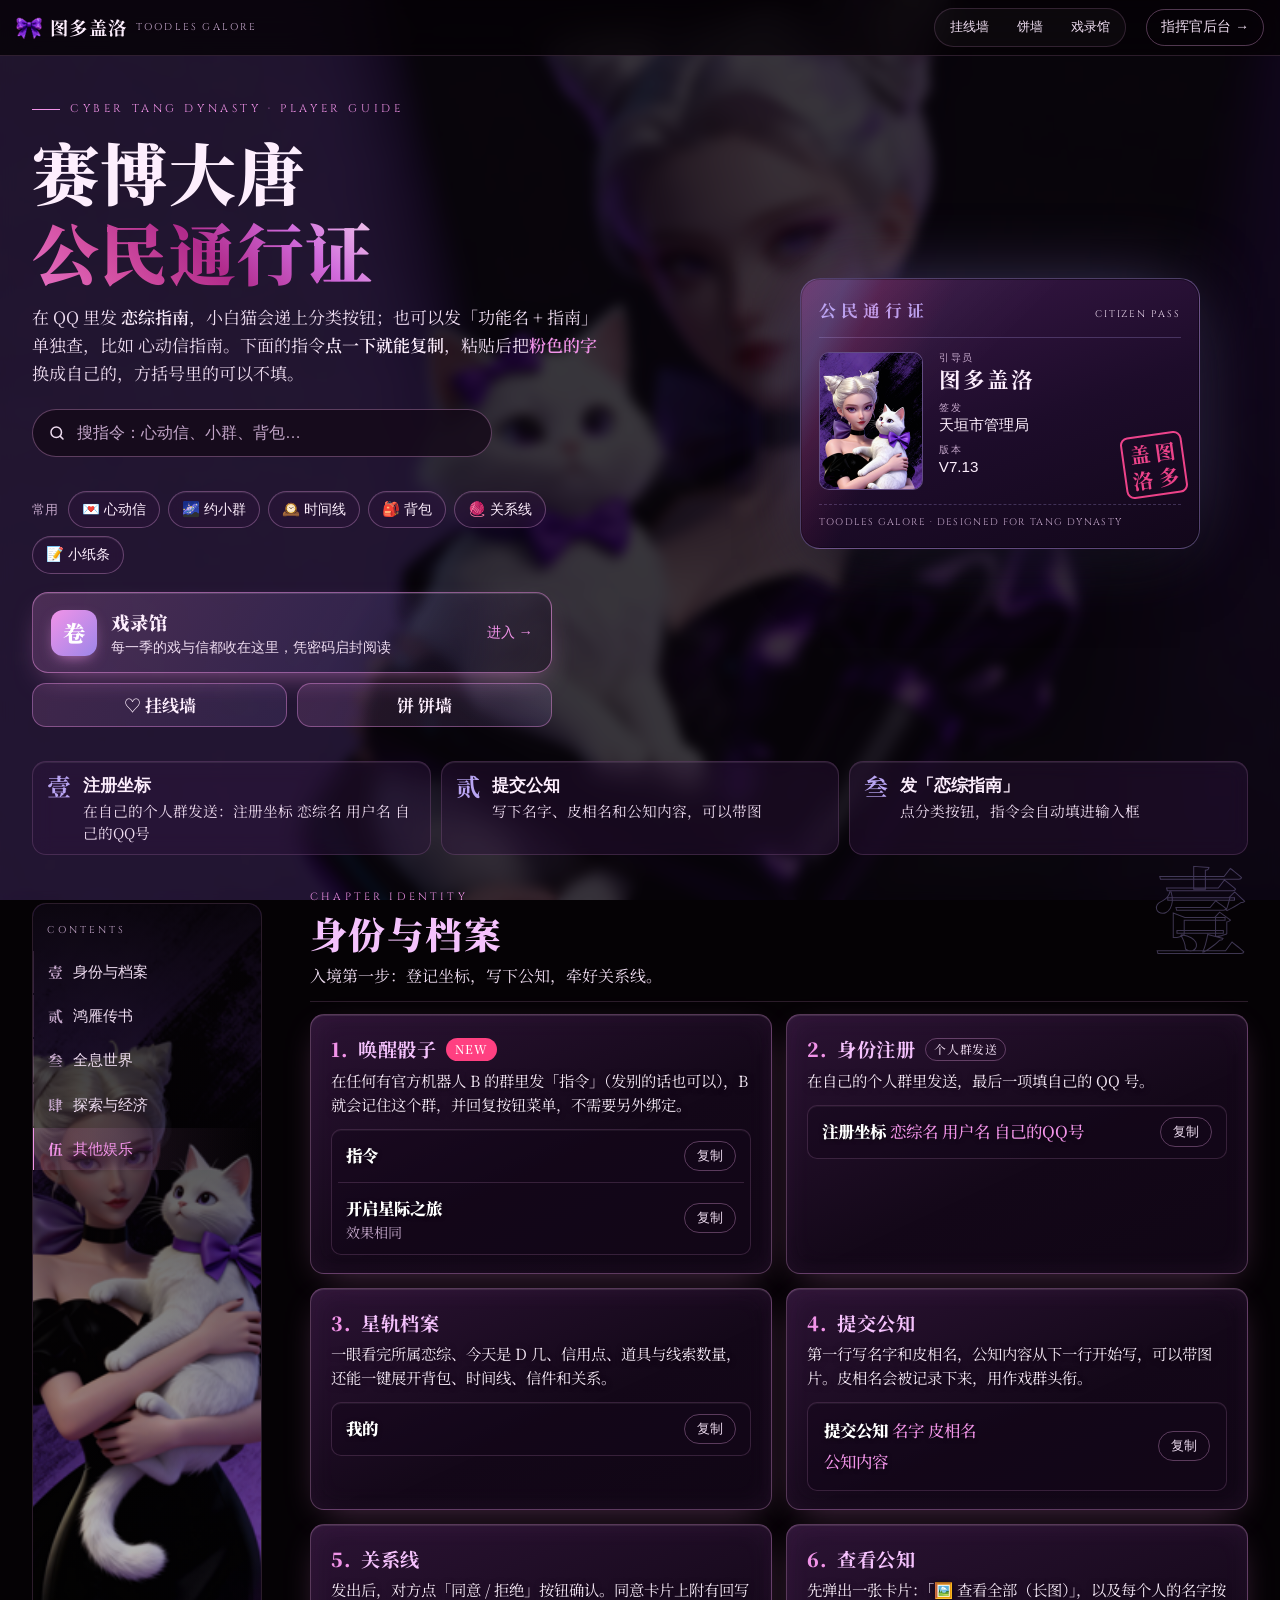
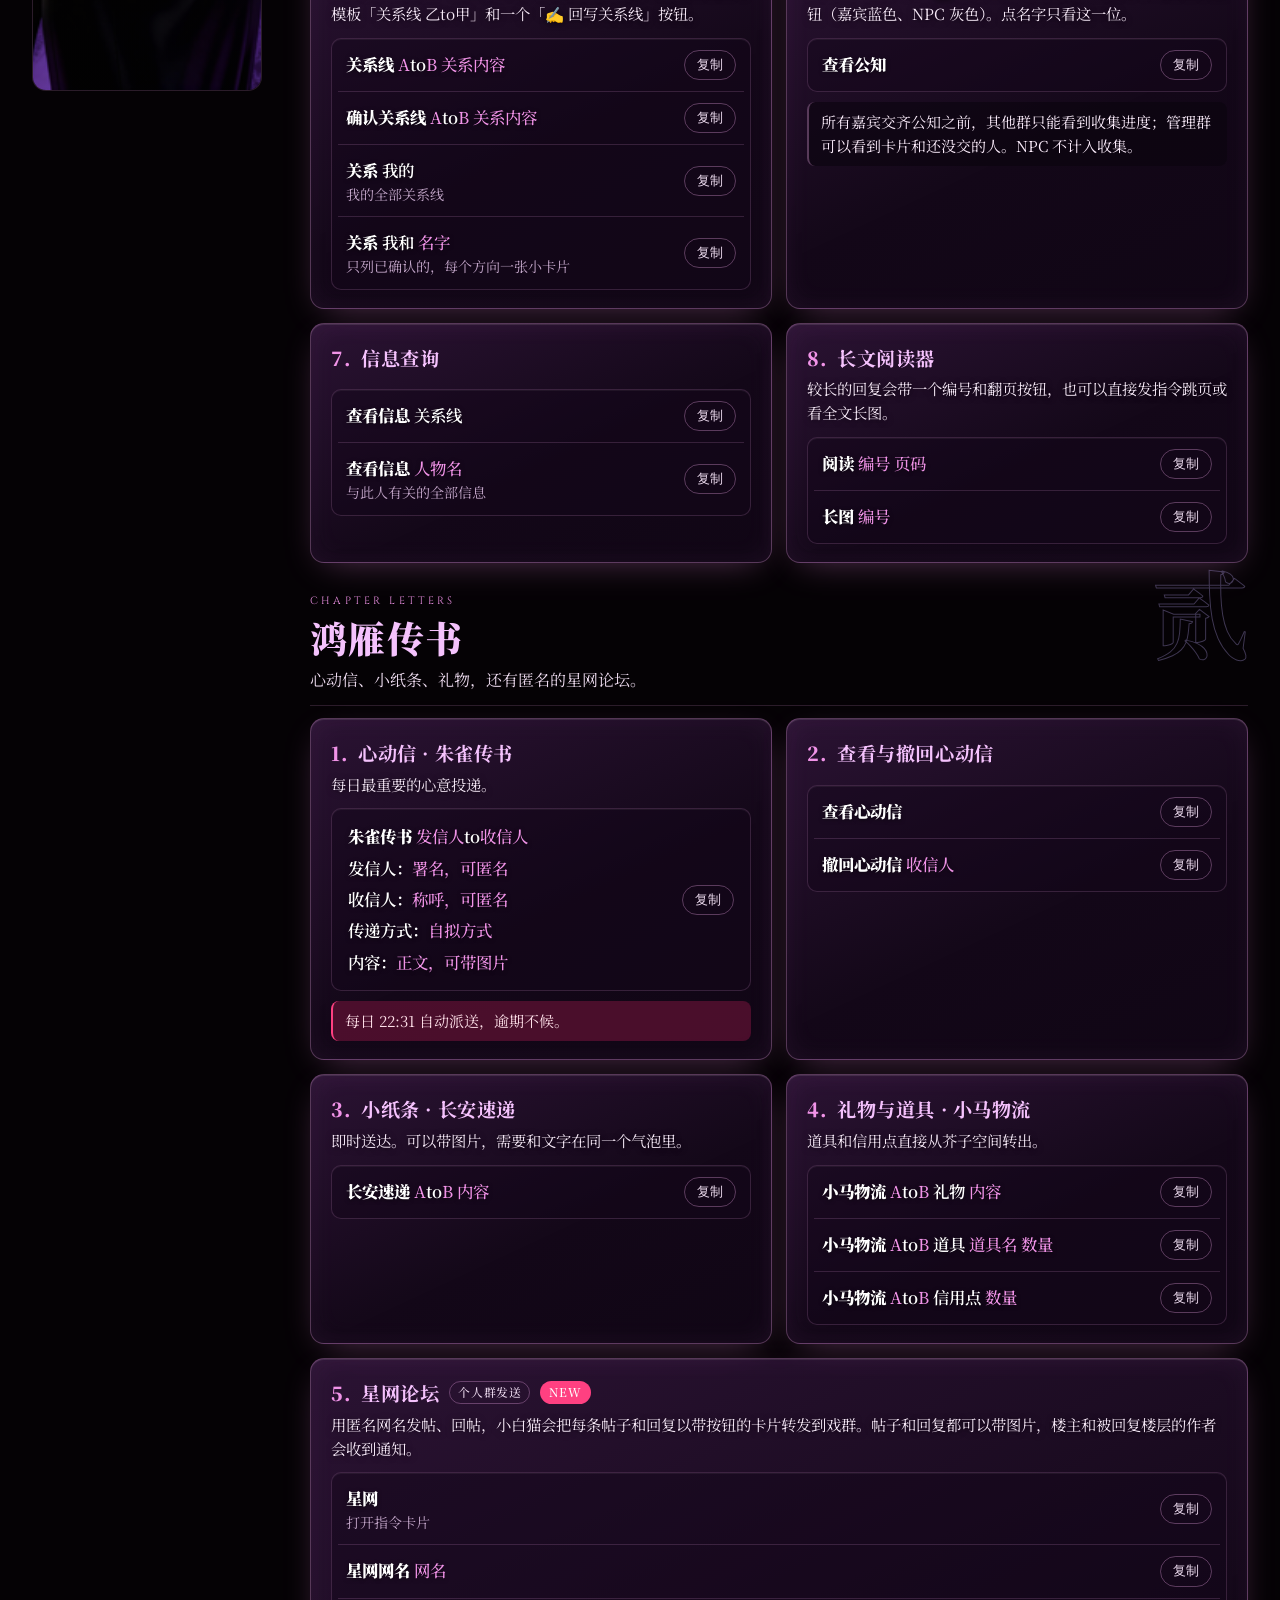
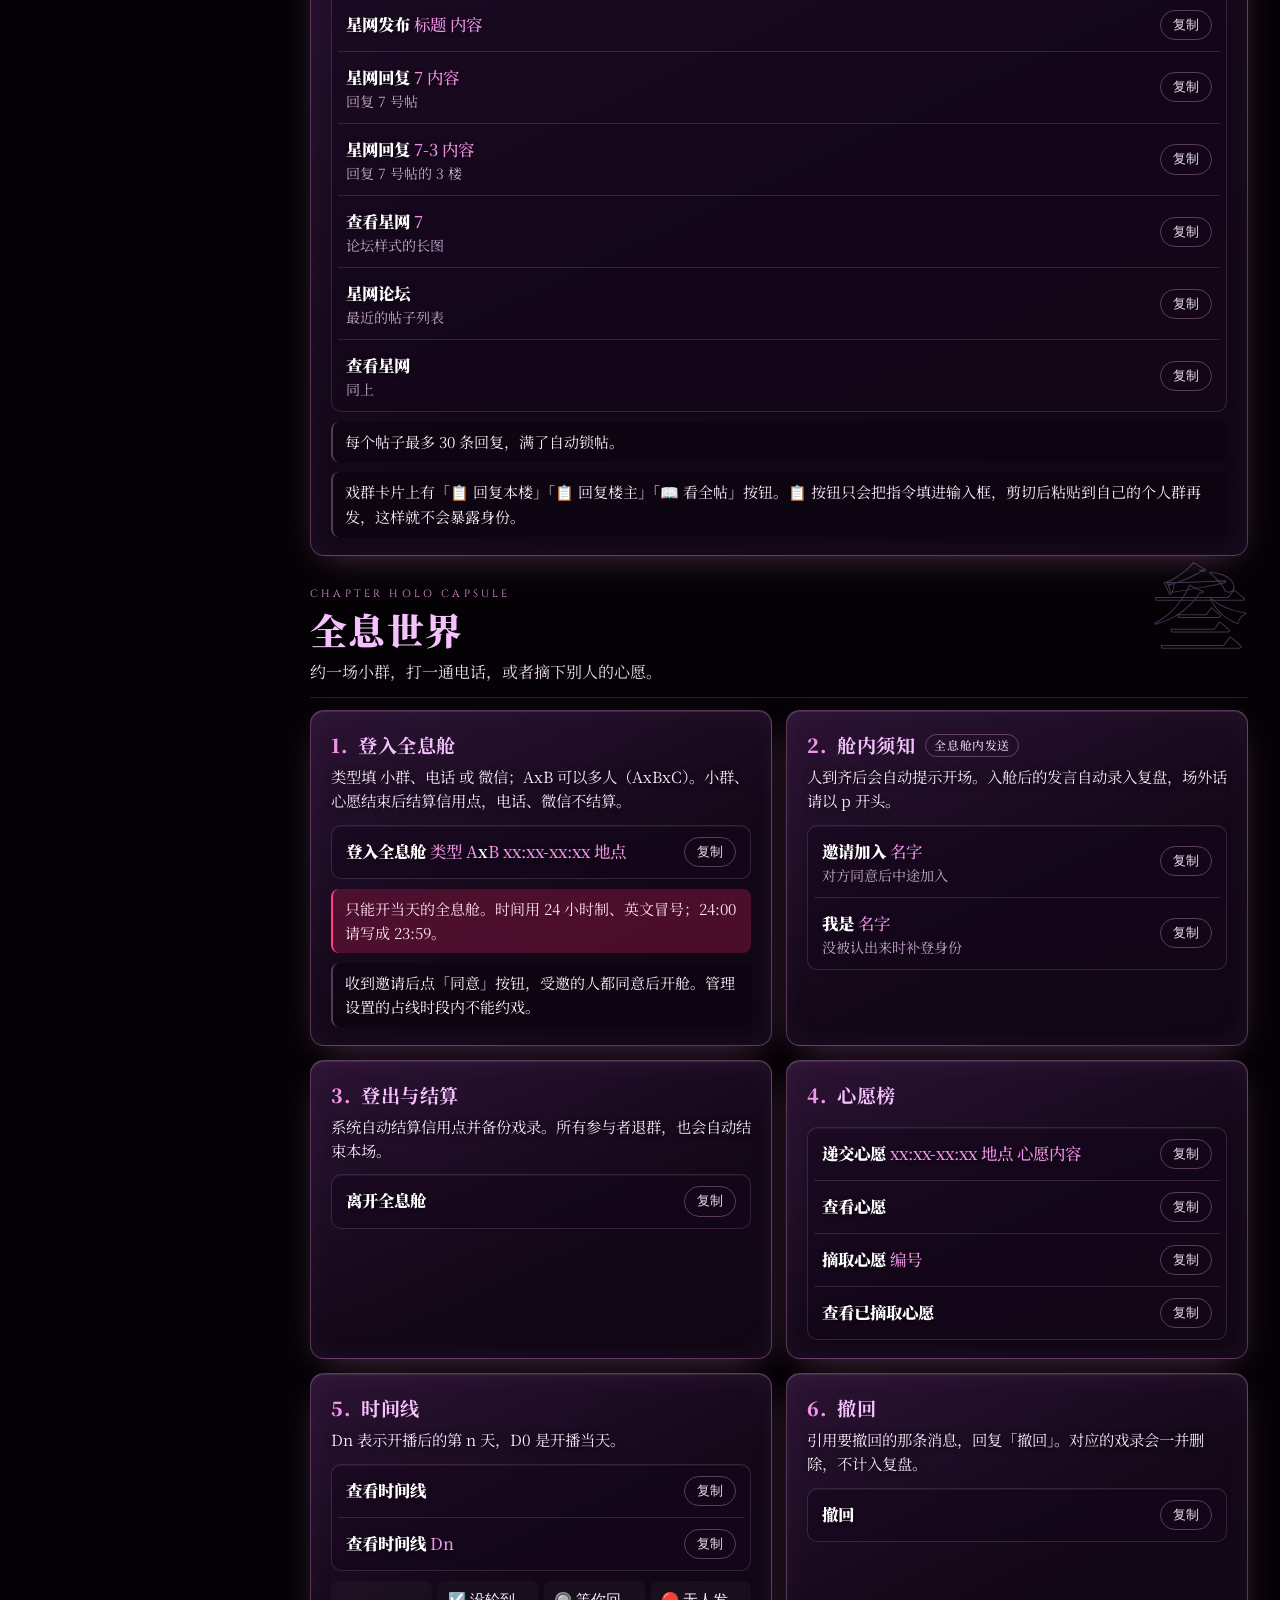
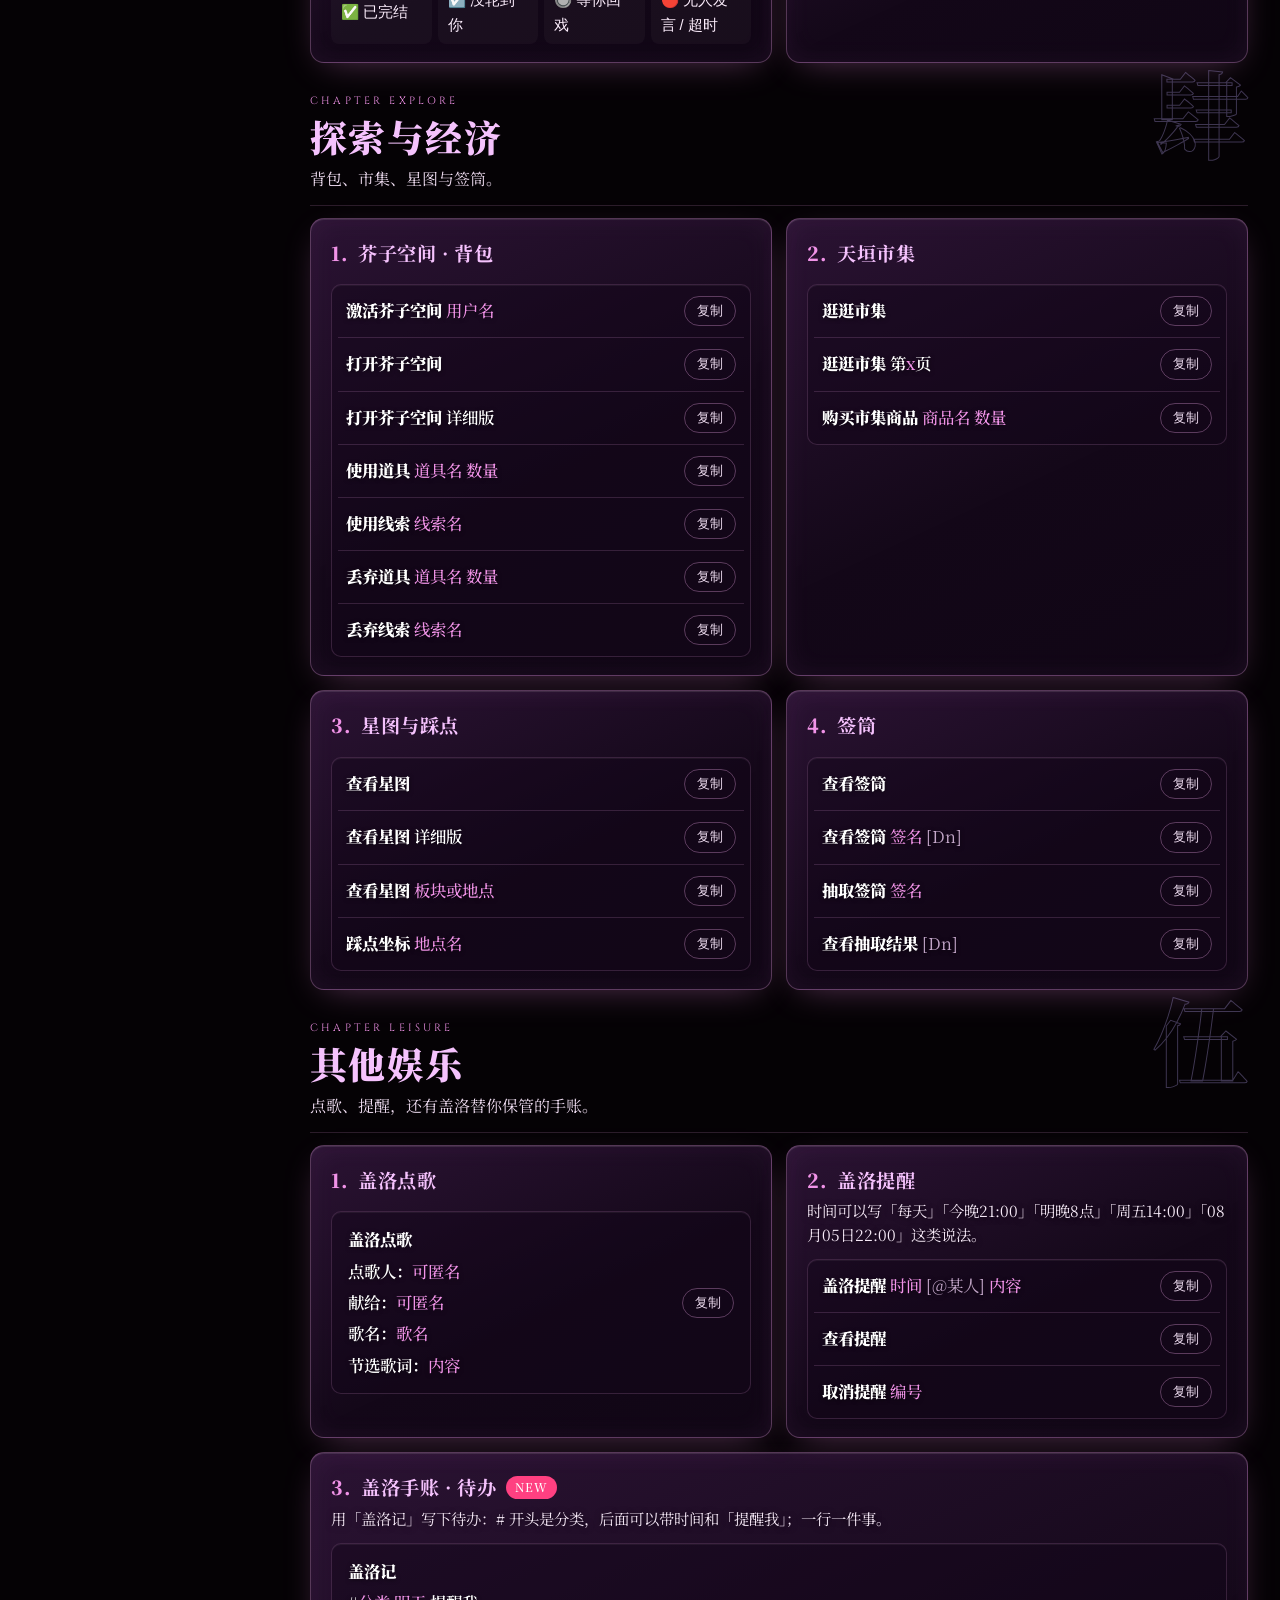
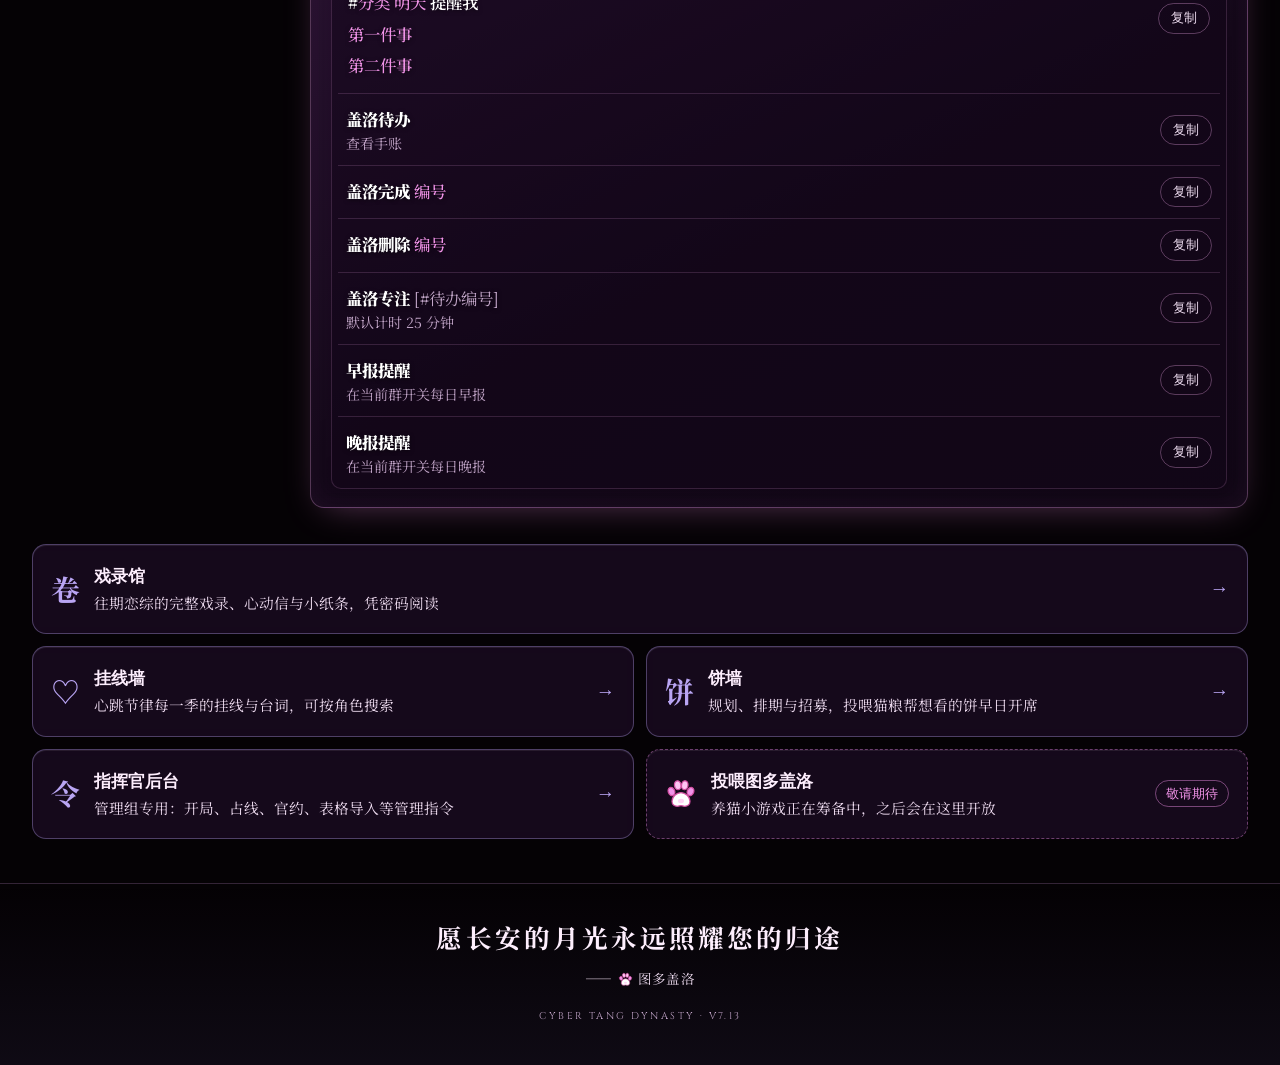
==== commit 09f0bfa4: "Add files via upload" ====
--- a/index.html
+++ b/index.html
@@ -16,7 +16,7 @@
 <link rel="preconnect" href="https://fonts.googleapis.com">
 <link rel="preconnect" href="https://fonts.gstatic.com" crossorigin>
 <link rel="stylesheet" href="https://fonts.googleapis.com/css2?family=Cinzel:wght@500;700&family=Noto+Serif+SC:wght@400;600;700;900&display=swap">
-<link rel="stylesheet" href="assets/site.css?v=7.13.12">
+<link rel="stylesheet" href="assets/site.css?v=7.13.16">
 </head>
 <body data-page="player" class="player">
 <div class="sky"></div>
@@ -27,7 +27,8 @@
     <b>图多盖洛</b>
     <small>TOODLES GALORE</small>
   </a>
-  <a class="entry" href="admin.html">指挥官后台 →</a>
+  <nav class="wall-tabs"><a href="wall/lines.html">挂线墙</a><a href="wall/pies.html">饼墙</a><a href="archive/">戏录馆</a></nav>
+  <a class="entry entry-2" href="admin.html">指挥官后台 →</a>
 </header>
 
 <div class="wrap">
@@ -43,6 +44,8 @@
       </div>
       <div class="search-meta" id="q-meta" aria-live="polite"></div>
       <div class="quick"><span>常用</span><button type="button" data-jump="心动信">💌 心动信</button><button type="button" data-jump="登入全息舱">🌌 约小群</button><button type="button" data-jump="时间线">🕰️ 时间线</button><button type="button" data-jump="芥子空间">🎒 背包</button><button type="button" data-jump="关系线">🧶 关系线</button><button type="button" data-jump="小纸条">📝 小纸条</button></div>
+      <a class="scroll-banner" href="archive/"><span class="sb-ic">卷</span><span class="sb-tx"><b>戏录馆</b><small>每一季的戏与信都收在这里，凭密码启封阅读</small></span><em>进入 →</em></a>
+      <div class="hub-links"><a href="wall/lines.html">♡ 挂线墙</a><a href="wall/pies.html">饼 饼墙</a></div>
     </div>
 
     <div class="pass-stage">
@@ -73,6 +76,9 @@
     <main id="chapters"></main>
   </div>
   <div class="gates">
+    <a class="gate" href="archive/"><i>卷</i><div><b>戏录馆</b><span>往期恋综的完整戏录、心动信与小纸条，凭密码阅读</span></div><em>→</em></a>
+    <a class="gate" href="wall/lines.html"><i>♡</i><div><b>挂线墙</b><span>心跳节律每一季的挂线与台词，可按角色搜索</span></div><em>→</em></a>
+    <a class="gate" href="wall/pies.html"><i>饼</i><div><b>饼墙</b><span>规划、排期与招募，投喂猫粮帮想看的饼早日开席</span></div><em>→</em></a>
     <a class="gate" href="admin.html"><i>令</i><div><b>指挥官后台</b><span>管理组专用：开局、占线、官约、表格导入等管理指令</span></div><em>→</em></a>
     <div class="gate soon"><i><span class="pawicon"></span></i><div><b>投喂图多盖洛</b><span>养猫小游戏正在筹备中，之后会在这里开放</span></div><em>敬请期待</em></div>
   </div>
@@ -86,7 +92,7 @@
 
 <button class="top" id="top" type="button" aria-label="回到顶部"><span class="pawicon"></span></button>
 <div class="toast" id="toast" role="status"></div>
-<script src="assets/data.js?v=7.13.12"></script>
-<script src="assets/app.js?v=7.13.12"></script>
+<script src="assets/data.js?v=7.13.15"></script>
+<script src="assets/app.js?v=7.13.15"></script>
 </body>
 </html>
--- a/assets/site.css
+++ b/assets/site.css
@@ -94,6 +94,20 @@
 .brand small { font-family: var(--latin); font-size: .62rem; letter-spacing: .22em; color: var(--faint); white-space: nowrap; }
 .entry { margin-left: auto; padding: 6px 14px; border: 1px solid var(--line-strong); border-radius: 999px; font-size: .86rem; color: var(--dim); white-space: nowrap; transition: color .2s, border-color .2s; }
 .entry:hover { color: var(--accent); border-color: var(--accent); }
+.entry + .entry { margin-left: 8px; }
+.entry-hl { color: var(--accent); border-color: rgba(241,147,232,.55); background: var(--accent-soft); }
+.scroll-banner {
+  display: flex; align-items: center; gap: 14px; max-width: 520px; margin-top: 18px; padding: 14px 18px; border-radius: 16px;
+  border: 1px solid rgba(241,147,232,.5); background: linear-gradient(120deg, rgba(241,147,232,.20), rgba(157,134,233,.14) 60%, rgba(20,8,28,.4));
+  box-shadow: inset 0 1px 0 rgba(255,255,255,.12), 0 12px 30px -14px rgba(241,147,232,.6); transition: transform .2s, border-color .2s;
+}
+.scroll-banner:hover { transform: translateY(-2px); border-color: var(--accent); }
+.sb-ic { flex: none; width: 46px; height: 46px; border-radius: 12px; display: grid; place-items: center; font-family: var(--display); font-weight: 900; font-size: 1.4rem;
+  color: #fff; background: linear-gradient(135deg, #f193e8, #9d86e9); box-shadow: 0 6px 16px -6px rgba(241,147,232,.8); }
+.sb-tx { min-width: 0; }
+.sb-tx b { display: block; font-family: var(--display); font-weight: 900; font-size: 1.15rem; letter-spacing: .06em; }
+.sb-tx small { display: block; color: var(--dim); font-size: .86rem; line-height: 1.5; }
+.scroll-banner em { margin-left: auto; font-style: normal; color: var(--accent); font-size: .9rem; white-space: nowrap; }
 .gates { display: grid; gap: 12px; margin-top: 36px; }
 .gate { display: flex; align-items: center; gap: 14px; padding: 18px; border: 1px solid rgba(185,165,243,.35); border-radius: var(--radius); background: var(--panel); transition: border-color .2s; }
 .gate.soon { border-style: dashed; border-color: rgba(241,147,232,.4); }
@@ -330,6 +344,7 @@
   .brand small { display: inline; }
   .steps { grid-template-columns: repeat(3, 1fr); }
   .gates { grid-template-columns: 1fr 1fr; }
+  .gates > :first-child { grid-column: 1 / -1; }
   .cmd { grid-template-columns: minmax(0, 1fr) auto auto; }
   .cmd-note { grid-column: 2; grid-row: 1; text-align: right; max-width: 16em; }
   .copy { grid-column: 3; grid-row: 1; }
@@ -338,6 +353,8 @@
 }
 @media (max-width: 719px) {
   .brand small { display: none; }
+  .entry { padding: 6px 11px; font-size: .8rem; }
+  .entry-2 { display: none; }
   .eyebrow { letter-spacing: .14em; font-size: .62rem; }
   .sky { background-image: url(portrait.png); background-position: center 20%; }
 }
@@ -373,3 +390,27 @@
   .paw, .feature.flash { animation: none; }
   .paw { display: none; }
 }
+
+.hub-links { display: flex; gap: 10px; max-width: 520px; margin-top: 10px; }
+.hub-links a { flex: 1; display: flex; align-items: center; justify-content: center; gap: 6px; height: 44px; border-radius: 14px; font-family: var(--display); font-weight: 700;
+  border: 1px solid rgba(241,147,232,.4); background: linear-gradient(120deg, rgba(241,147,232,.14), rgba(157,134,233,.12)); color: var(--text); transition: transform .2s, border-color .2s; }
+.hub-links a:hover { transform: translateY(-2px); border-color: var(--accent); }
+
+/* ---------- 顶栏分页：挂线墙 / 饼墙 / 戏录馆（戏录馆和两面墙共用） ---------- */
+.wall-tabs { display: flex; gap: 4px; margin-left: auto; padding: 3px; border: 1px solid var(--line); border-radius: 999px; background: rgba(255,255,255,.03); }
+.wall-tabs a { padding: 4px 12px; border-radius: 999px; font-size: .84rem; color: var(--dim); white-space: nowrap; transition: color .2s, background .2s; }
+.wall-tabs a:hover { color: var(--text); }
+.wall-tabs a[aria-current="page"] { background: var(--accent-soft); color: var(--accent); }
+.admin-btn { margin-left: 8px; cursor: pointer; background: none; }
+.admin-btn.on { color: #fff; border-color: transparent; background: linear-gradient(120deg, #b45fc0, #8f6fd8); }
+@media (max-width: 719px) {
+  .bar { gap: 8px; }
+  .brand b { font-size: 1rem; }
+  .brand img { width: 22px; height: 22px; }
+  .wall-tabs a { padding: 4px 9px; font-size: .78rem; }
+  .admin-btn { padding: 5px 9px; font-size: .74rem; }
+}
+
+
+
+.wall-tabs + .entry { margin-left: 8px; }
